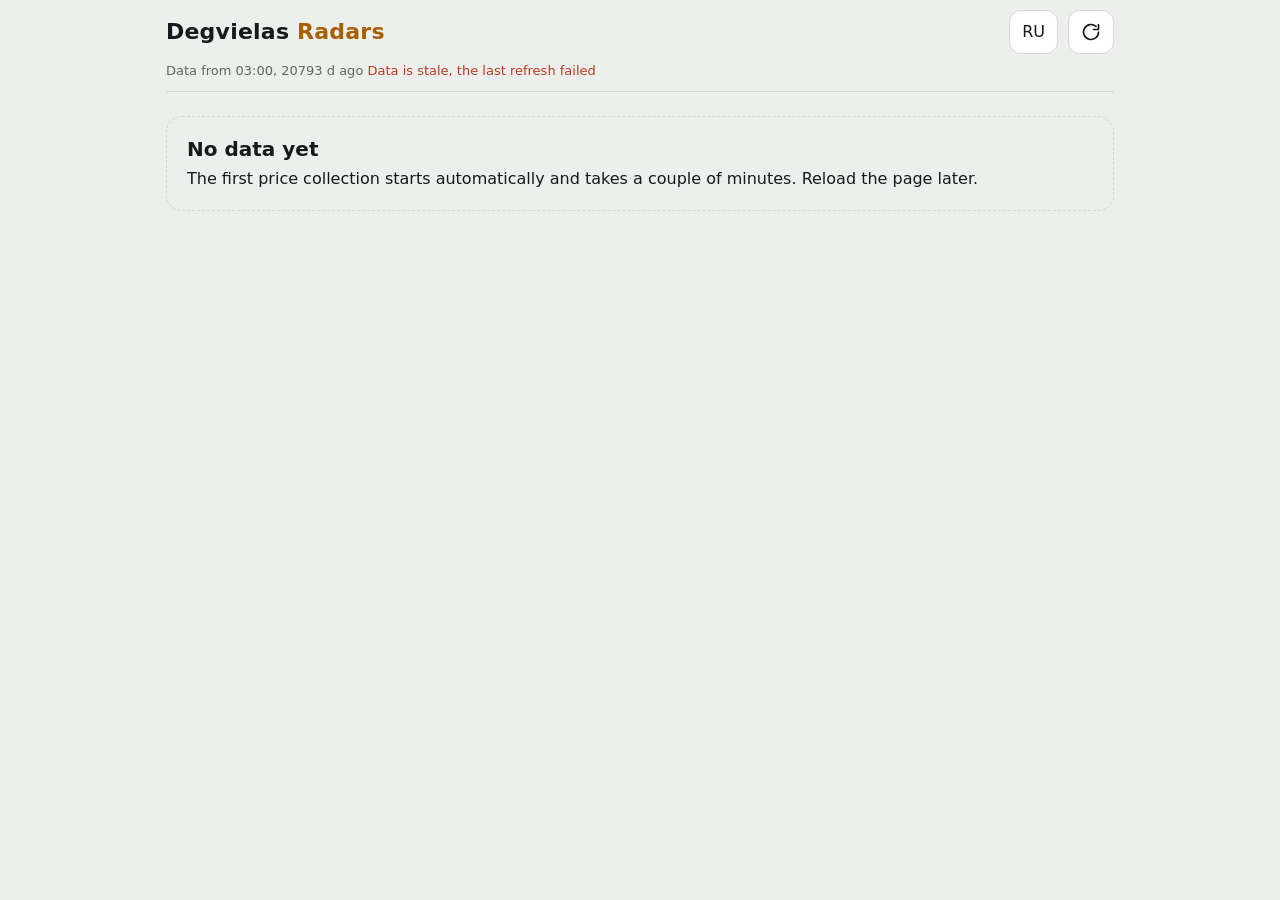
==== index.html @ 9e31325e "Add Degvielas Radars: fuel price PWA, scraper and Pages workflow Co-Authored-By: Claude Sonnet 5.5 <" ====
<!doctype html>
<html lang="ru">
<head>
<meta charset="utf-8">
<meta name="viewport" content="width=device-width, initial-scale=1, viewport-fit=cover">
<title>Degvielas Radars</title>
<meta name="description" content="Самое дешёвое топливо в Латвии прямо сейчас: цены по станциям, сетям и районам Риги.">
<meta name="theme-color" content="#16181a" media="(prefers-color-scheme: dark)">
<meta name="theme-color" content="#edefec" media="(prefers-color-scheme: light)">
<link rel="manifest" href="manifest.webmanifest">
<link rel="icon" href="icons/icon.svg" type="image/svg+xml">
<link rel="apple-touch-icon" href="icons/icon-192.png">
<link rel="stylesheet" href="style.css">
</head>
<body>
<div id="app" aria-live="polite"></div>
<noscript>Для работы приложения нужен JavaScript.</noscript>
<script src="app.js"></script>
</body>
</html>
---- style.css ----
/* Degvielas Radars. Asphalt at night, sodium-lamp amber, price-pylon digits. */
:root {
  color-scheme: dark light;
  --bg: #16181a;
  --panel: #1e2123;
  --line: #2f3336;
  --ink: #eceee9;
  --mute: #9aa19c;
  --amber: #f5a524;
  --good: #5bc27a;
  --bad: #ee7458;
  --pylon: #101214;
  --pylon-ink: #ffb32b;
  --pylon-mute: #a8adab;
  --num: "Bahnschrift", "DIN Condensed", "sans-serif-condensed", "Roboto Condensed", "Arial Narrow", system-ui, sans-serif;
  --body: system-ui, -apple-system, "Segoe UI", Roboto, sans-serif;
}
@media (prefers-color-scheme: light) {
  :root {
    --bg: #edefec;
    --panel: #ffffff;
    --line: #d4d9d4;
    --ink: #161a1c;
    --mute: #5c6560;
    --amber: #a85f00;
    --good: #23783f;
    --bad: #b8391f;
  }
}
* { box-sizing: border-box; }
html { -webkit-text-size-adjust: 100%; }
body {
  margin: 0;
  background: var(--bg);
  color: var(--ink);
  font: 16px/1.45 var(--body);
  padding-bottom: env(safe-area-inset-bottom);
}
button, select, input { font: inherit; color: inherit; }
button { cursor: pointer; }
:focus-visible { outline: 3px solid var(--amber); outline-offset: 2px; border-radius: 6px; }
a { color: inherit; }

.wrap { max-width: 620px; margin: 0 auto; padding: 0 16px 48px; }
.top {
  position: sticky; top: 0; z-index: 5;
  background: color-mix(in srgb, var(--bg) 92%, transparent);
  backdrop-filter: blur(10px);
  border-bottom: 1px solid var(--line);
  padding: calc(10px + env(safe-area-inset-top)) 0 10px;
}
.top-row { display: flex; align-items: center; gap: 10px; }
.brand { font: 700 22px/1 var(--num); letter-spacing: .01em; flex: 1; margin: 0; }
.brand span { color: var(--amber); }
.icon-btn {
  min-width: 44px; height: 44px; padding: 0 12px;
  border: 1px solid var(--line); border-radius: 12px; background: var(--panel);
  display: inline-flex; align-items: center; justify-content: center; gap: 6px;
}
.icon-btn[aria-busy="true"] svg { animation: spin 1s linear infinite; }
@keyframes spin { to { transform: rotate(360deg); } }
.meta { margin: 8px 0 0; color: var(--mute); font-size: 13px; }
.meta .stale { color: var(--bad); }

.picker { display: flex; gap: 8px; margin: 12px 0 0; }
.picker select {
  flex: 1; min-height: 44px; padding: 0 12px;
  border: 1px solid var(--line); border-radius: 12px; background: var(--panel);
}
.chips, .fuels { display: flex; gap: 8px; overflow-x: auto; scrollbar-width: none; padding: 2px 0; }
.chips::-webkit-scrollbar, .fuels::-webkit-scrollbar { display: none; }
.chips { margin-top: 10px; }
.chip {
  flex: none; min-height: 40px; padding: 0 14px; border-radius: 999px;
  border: 1px solid var(--line); background: transparent; color: var(--ink);
}
.chip[aria-pressed="true"] { background: var(--ink); color: var(--bg); border-color: var(--ink); }
.chip small { opacity: .6; margin-left: 4px; }

.fuels { margin: 14px 0 0; }
.fuel {
  flex: 1 0 auto; min-height: 46px; padding: 0 16px; border-radius: 12px;
  border: 1px solid var(--line); background: var(--panel);
  font: 700 18px/1 var(--num);
}
.fuel[aria-pressed="true"] { background: var(--amber); border-color: var(--amber); color: #1a1204; }

.seg { display: flex; margin: 14px 0 0; border: 1px solid var(--line); border-radius: 12px; overflow: hidden; background: var(--panel); }
.seg button { flex: 1; min-height: 44px; border: 0; background: transparent; padding: 0 8px; }
.seg button + button { border-left: 1px solid var(--line); }
.seg button[aria-pressed="true"] { background: var(--ink); color: var(--bg); }

/* The pylon: the one loud element. */
.pylon {
  margin-top: 16px; padding: 18px 18px 16px; border-radius: 18px;
  background: var(--pylon); color: var(--pylon-ink);
  border: 1px solid #2a2d30;
}
.pylon .where { color: #f1f2ee; font-size: 17px; font-weight: 600; margin: 0; }
.pylon .addr { color: var(--pylon-mute); font-size: 14px; margin: 2px 0 0; }
.price-line { display: flex; align-items: flex-start; gap: 10px; margin: 6px 0 4px; }
.pylon-price { font: 700 clamp(84px, 26vw, 128px)/.95 var(--num); letter-spacing: -.01em; font-variant-numeric: tabular-nums; }
.pylon-price sup { font-size: .5em; vertical-align: top; position: relative; top: .06em; margin-left: .03em; }
.price-side { padding-top: 14px; color: var(--pylon-mute); font: 600 15px/1.25 var(--num); }
.price-side b { display: block; color: #f1f2ee; font-size: 22px; }
.tag { display: inline-block; padding: 3px 9px; border-radius: 999px; font-size: 13px; border: 1px solid #3a3e41; color: #d6d9d5; }
.tag.warn { border-color: #7a5a12; color: #f3cf74; }
.tag.good { border-color: #2c6b43; color: #8ee0a8; }
.delta { margin: 8px 0 0; font-size: 14px; color: var(--pylon-mute); }
.delta .down { color: #7be29b; font-weight: 700; }
.delta .up { color: #ff8b73; font-weight: 700; }
.actions { display: flex; gap: 8px; margin-top: 14px; }
.btn {
  flex: 1; min-height: 48px; border-radius: 12px; border: 0; text-decoration: none;
  display: inline-flex; align-items: center; justify-content: center; font-weight: 700;
  background: var(--pylon-ink); color: #1a1204;
}
.btn.ghost { background: transparent; color: #f1f2ee; border: 1px solid #3a3e41; }
.hint { margin: 12px 0 0; font-size: 14px; color: var(--pylon-mute); }
.hint button { background: none; border: 0; padding: 0; color: var(--pylon-ink); text-decoration: underline; }

h2 { font: 700 22px/1.1 var(--num); margin: 30px 0 4px; }
.sub { margin: 0 0 12px; color: var(--mute); font-size: 14px; }

.calc { display: grid; grid-template-columns: 1fr 1fr; gap: 10px; }
.field label { display: block; font-size: 13px; color: var(--mute); margin-bottom: 4px; }
.field input {
  width: 100%; min-height: 46px; padding: 0 12px; border-radius: 12px;
  border: 1px solid var(--line); background: var(--panel);
}
.toggle { grid-column: 1 / -1; display: flex; align-items: center; gap: 10px; min-height: 44px; }
.toggle input { width: 22px; height: 22px; accent-color: var(--amber); }
.sum { grid-column: 1 / -1; margin: 4px 0 0; padding: 14px; border-radius: 14px; background: var(--panel); border: 1px solid var(--line); }
.sum strong { font: 700 30px/1 var(--num); }
.sum p { margin: 6px 0 0; color: var(--mute); font-size: 14px; }
.sum .save { color: var(--good); font-weight: 600; }

.list { list-style: none; margin: 0; padding: 0; border-top: 1px solid var(--line); }
.row { display: grid; grid-template-columns: 28px 1fr auto; gap: 4px 12px; align-items: center; padding: 12px 0; border-bottom: 1px solid var(--line); }
.rank { font: 700 18px/1 var(--num); color: var(--mute); text-align: right; }
.who { min-width: 0; }
.who b { display: flex; align-items: center; gap: 8px; font-weight: 600; }
.dot { width: 10px; height: 10px; border-radius: 50%; flex: none; }
.who span { display: block; color: var(--mute); font-size: 14px; overflow-wrap: anywhere; }
.who .note { font-size: 13px; }
.who .note.warn { color: #c98a00; }
@media (prefers-color-scheme: dark) { .who .note.warn { color: #e2b94a; } }
.rp { text-align: right; }
.rp b { display: block; font: 700 26px/1 var(--num); font-variant-numeric: tabular-nums; }
.rp b sup { font-size: .55em; }
.rp a { display: inline-block; margin-top: 6px; font-size: 13px; color: var(--amber); }
.more { width: 100%; margin-top: 12px; min-height: 46px; border-radius: 12px; border: 1px solid var(--line); background: var(--panel); }

.bars { display: grid; gap: 10px; }
.bar { display: grid; grid-template-columns: 116px 1fr 58px; gap: 10px; align-items: center; }
.bar button { text-align: left; background: none; border: 0; padding: 6px 0; font-weight: 600; display: flex; align-items: center; gap: 8px; }
.track { height: 12px; border-radius: 6px; background: var(--line); overflow: hidden; }
.fill { height: 100%; border-radius: 6px; }
.bar em { font: 700 18px/1 var(--num); font-style: normal; font-variant-numeric: tabular-nums; }
.bar small { display: block; color: var(--mute); font-size: 12px; text-align: right; }

.chart { width: 100%; height: auto; display: block; }
.chart text { fill: var(--mute); font: 12px var(--body); }
.legend { display: flex; gap: 16px; font-size: 13px; color: var(--mute); margin-top: 6px; }
.legend i { display: inline-block; width: 14px; height: 3px; border-radius: 2px; margin-right: 6px; vertical-align: middle; }

.oil { display: grid; grid-template-columns: 1fr 1fr; gap: 10px; }
.oil > div { padding: 14px; border: 1px solid var(--line); border-radius: 14px; background: var(--panel); }
.oil b { display: block; font: 700 28px/1 var(--num); margin: 4px 0; }
.oil small { color: var(--mute); }
.oil .up { color: var(--bad); } .oil .down { color: var(--good); }

.empty { margin-top: 24px; padding: 20px; border: 1px dashed var(--line); border-radius: 16px; }
.empty b { display: block; font: 700 20px/1.2 var(--num); margin-bottom: 6px; }
.foot { margin-top: 34px; color: var(--mute); font-size: 13px; }
.foot p { margin: 0 0 8px; }
.foot button { background: none; border: 0; padding: 0; color: var(--amber); text-decoration: underline; }

@media (min-width: 900px) {
  .wrap { max-width: 980px; display: grid; grid-template-columns: 420px 1fr; column-gap: 36px; align-items: start; }
  .top, .foot { grid-column: 1 / -1; }
  .left { position: sticky; top: 130px; }
}
@media (prefers-reduced-motion: reduce) { * { animation: none !important; transition: none !important; } }
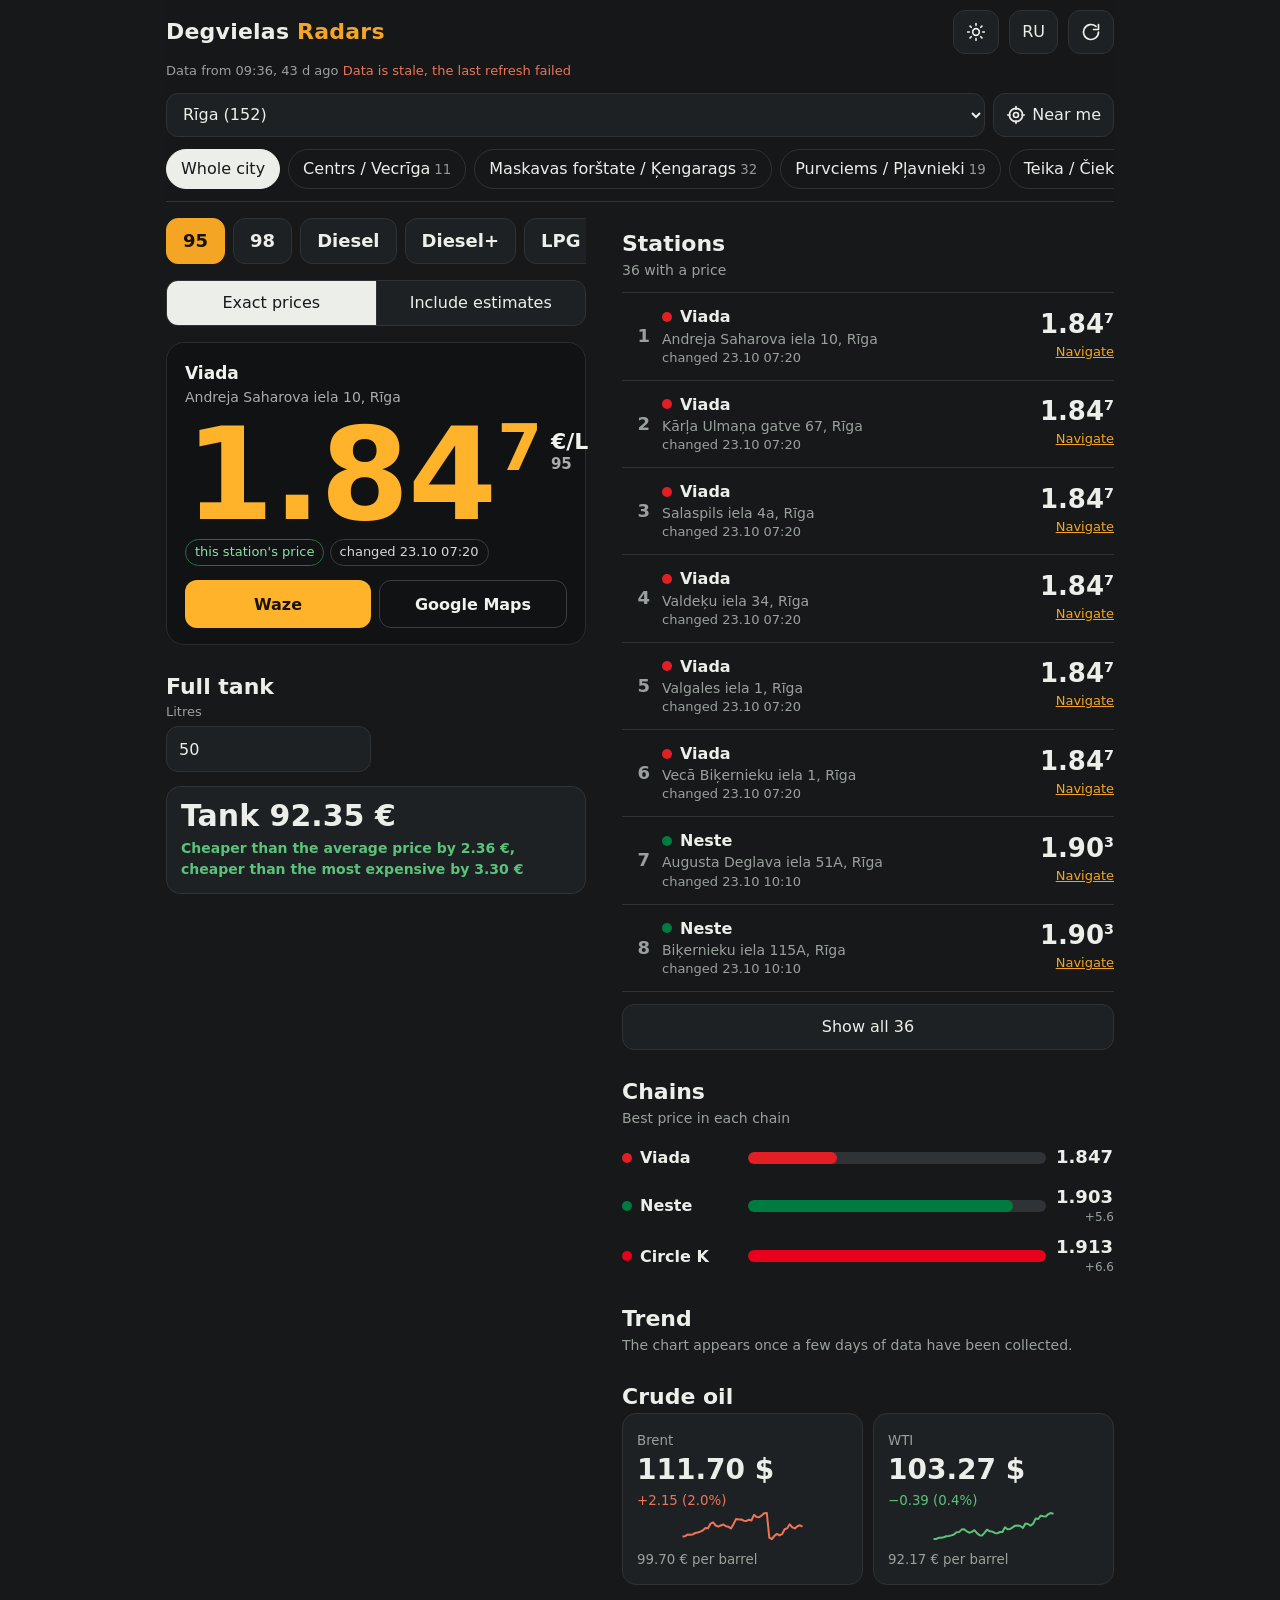
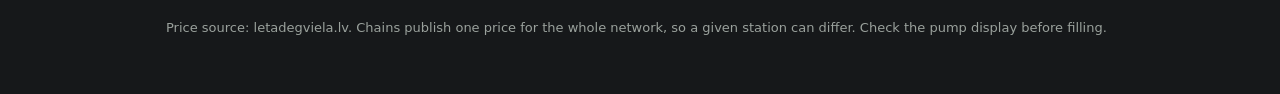
==== commit b082fbdd: "Open in the dark theme by default, add a light/dark switch Co-Authored-By: Claude Sonnet 5.5 <norepl" ====
--- a/index.html
+++ b/index.html
@@ -1,12 +1,12 @@
 <!doctype html>
-<html lang="ru">
+<html lang="ru" data-theme="dark">
 <head>
 <meta charset="utf-8">
 <meta name="viewport" content="width=device-width, initial-scale=1, viewport-fit=cover">
 <title>Degvielas Radars</title>
 <meta name="description" content="Самое дешёвое топливо в Латвии прямо сейчас: цены по станциям, сетям и районам Риги.">
-<meta name="theme-color" content="#16181a" media="(prefers-color-scheme: dark)">
-<meta name="theme-color" content="#edefec" media="(prefers-color-scheme: light)">
+<meta name="theme-color" content="#16181a">
+<script>try{if(JSON.parse(localStorage.getItem("dr.theme"))==="light"){document.documentElement.dataset.theme="light";document.querySelector('meta[name="theme-color"]').content="#edefec"}}catch(e){}</script>
 <link rel="manifest" href="manifest.webmanifest">
 <link rel="icon" href="icons/icon.svg" type="image/svg+xml">
 <link rel="apple-touch-icon" href="icons/icon-192.png">
--- a/style.css
+++ b/style.css
@@ -1,6 +1,6 @@
 /* Degvielas Radars. Asphalt at night, sodium-lamp amber, price-pylon digits. */
 :root {
-  color-scheme: dark light;
+  color-scheme: dark;
   --bg: #16181a;
   --panel: #1e2123;
   --line: #2f3336;
@@ -15,17 +15,16 @@
   --num: "Bahnschrift", "DIN Condensed", "sans-serif-condensed", "Roboto Condensed", "Arial Narrow", system-ui, sans-serif;
   --body: system-ui, -apple-system, "Segoe UI", Roboto, sans-serif;
 }
-@media (prefers-color-scheme: light) {
-  :root {
-    --bg: #edefec;
-    --panel: #ffffff;
-    --line: #d4d9d4;
-    --ink: #161a1c;
-    --mute: #5c6560;
-    --amber: #a85f00;
-    --good: #23783f;
-    --bad: #b8391f;
-  }
+:root[data-theme="light"] {
+  color-scheme: light;
+  --bg: #edefec;
+  --panel: #ffffff;
+  --line: #d4d9d4;
+  --ink: #161a1c;
+  --mute: #5c6560;
+  --amber: #a85f00;
+  --good: #23783f;
+  --bad: #b8391f;
 }
 * { box-sizing: border-box; }
 html { -webkit-text-size-adjust: 100%; }
@@ -143,8 +142,8 @@
 .dot { width: 10px; height: 10px; border-radius: 50%; flex: none; }
 .who span { display: block; color: var(--mute); font-size: 14px; overflow-wrap: anywhere; }
 .who .note { font-size: 13px; }
-.who .note.warn { color: #c98a00; }
-@media (prefers-color-scheme: dark) { .who .note.warn { color: #e2b94a; } }
+.who .note.warn { color: #e2b94a; }
+:root[data-theme="light"] .who .note.warn { color: #c98a00; }
 .rp { text-align: right; }
 .rp b { display: block; font: 700 26px/1 var(--num); font-variant-numeric: tabular-nums; }
 .rp b sup { font-size: .55em; }
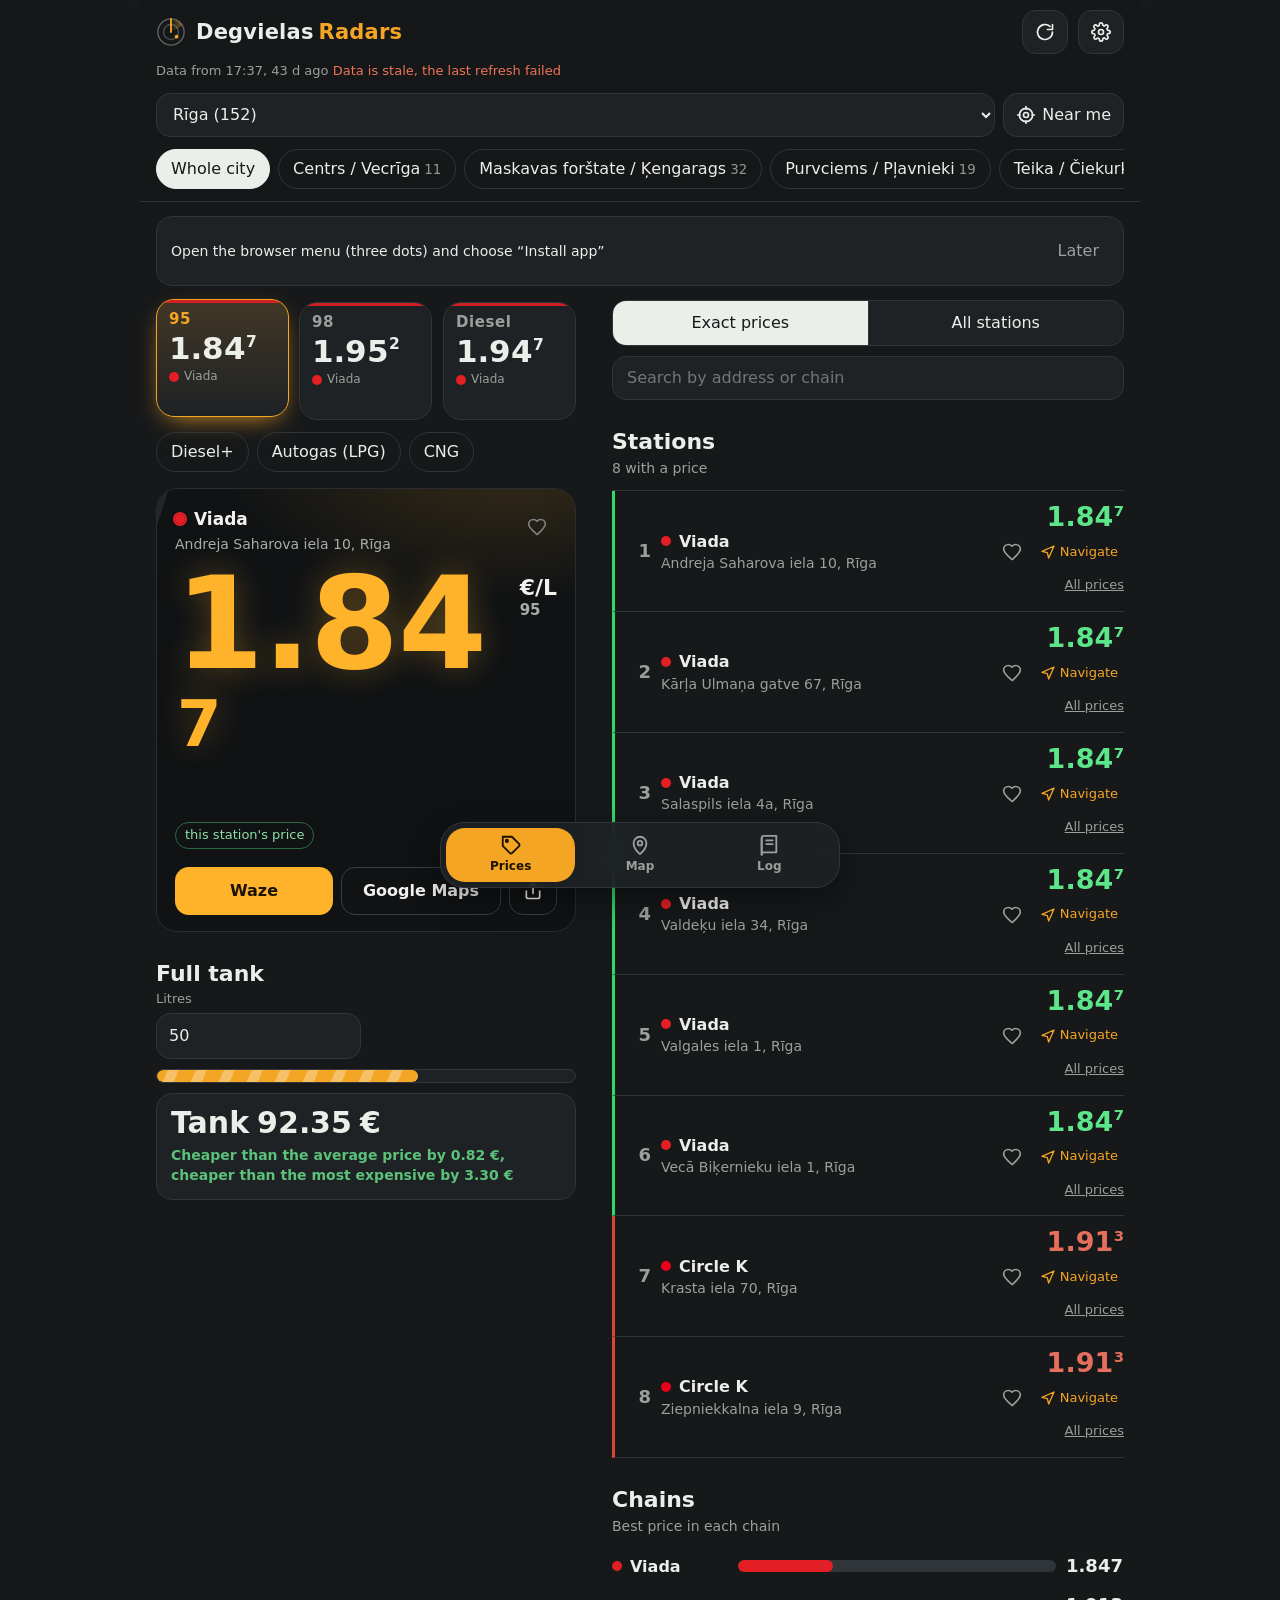
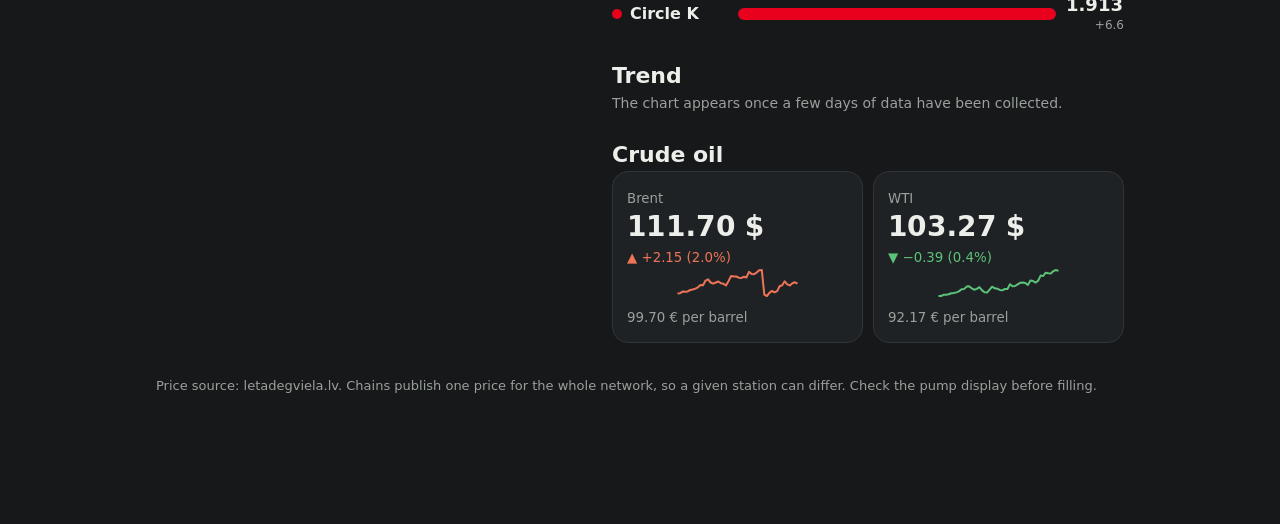
==== commit 156d0620: "Redesign preview: price board, map, favourites, discounts, fill-up log, animations Co-Authored-By: C" ====
--- a/index.html
+++ b/index.html
@@ -15,6 +15,7 @@
 <body>
 <div id="app" aria-live="polite"></div>
 <noscript>Для работы приложения нужен JavaScript.</noscript>
+<script src="map.js"></script>
 <script src="app.js"></script>
 </body>
 </html>
--- a/style.css
+++ b/style.css
@@ -2,60 +2,84 @@
 :root {
   color-scheme: dark;
   --bg: #16181a;
-  --panel: #1e2123;
-  --line: #2f3336;
+  --panel: #1f2225;
+  --panel2: #262a2d;
+  --line: #30353a;
   --ink: #eceee9;
   --mute: #9aa19c;
   --amber: #f5a524;
   --good: #5bc27a;
   --bad: #ee7458;
+  --pink: #ff5d73;
   --pylon: #101214;
   --pylon-ink: #ffb32b;
   --pylon-mute: #a8adab;
+  --hl: 63%;
+  --glow: rgba(245, 165, 36, .13);
   --num: "Bahnschrift", "DIN Condensed", "sans-serif-condensed", "Roboto Condensed", "Arial Narrow", system-ui, sans-serif;
   --body: system-ui, -apple-system, "Segoe UI", Roboto, sans-serif;
+  --ease: cubic-bezier(.16, 1, .3, 1);
 }
 :root[data-theme="light"] {
   color-scheme: light;
   --bg: #edefec;
   --panel: #ffffff;
+  --panel2: #f4f6f3;
   --line: #d4d9d4;
   --ink: #161a1c;
   --mute: #5c6560;
   --amber: #a85f00;
   --good: #23783f;
   --bad: #b8391f;
-}
-* { box-sizing: border-box; }
+  --pink: #d92f4c;
+  --hl: 36%;
+  --glow: rgba(245, 165, 36, .18);
+}
+* { box-sizing: border-box; -webkit-tap-highlight-color: transparent; }
 html { -webkit-text-size-adjust: 100%; }
 body {
   margin: 0;
   background: var(--bg);
   color: var(--ink);
   font: 16px/1.45 var(--body);
-  padding-bottom: env(safe-area-inset-bottom);
-}
+  min-height: 100dvh;
+}
+body::before {
+  content: ""; position: fixed; inset: 0; z-index: -1; pointer-events: none;
+  background: radial-gradient(900px 420px at 50% -140px, var(--glow), transparent 70%);
+}
+body.noscroll { overflow: hidden; }
 button, select, input { font: inherit; color: inherit; }
 button { cursor: pointer; }
 :focus-visible { outline: 3px solid var(--amber); outline-offset: 2px; border-radius: 6px; }
 a { color: inherit; }
-
-.wrap { max-width: 620px; margin: 0 auto; padding: 0 16px 48px; }
+button:active:not(:disabled), .btn:active { transform: scale(.96); }
+button, .btn { transition: transform .15s var(--ease), background-color .2s, color .2s, border-color .2s, box-shadow .2s; }
+
+.wrap { max-width: 620px; margin: 0 auto; padding: 0 16px calc(120px + env(safe-area-inset-bottom)); }
+.wrap.v-map { max-width: 900px; }
 .top {
   position: sticky; top: 0; z-index: 5;
-  background: color-mix(in srgb, var(--bg) 92%, transparent);
-  backdrop-filter: blur(10px);
+  background: color-mix(in srgb, var(--bg) 90%, transparent);
+  backdrop-filter: blur(12px); -webkit-backdrop-filter: blur(12px);
   border-bottom: 1px solid var(--line);
-  padding: calc(10px + env(safe-area-inset-top)) 0 10px;
+  padding: calc(10px + env(safe-area-inset-top)) 16px 10px; margin: 0 -16px;
 }
 .top-row { display: flex; align-items: center; gap: 10px; }
-.brand { font: 700 22px/1 var(--num); letter-spacing: .01em; flex: 1; margin: 0; }
+.radar { color: var(--ink); flex: none; }
+.radar .sweep { transform-origin: 16px 16px; animation: spin 3.2s linear infinite; }
+.radar .blip { animation: blip 3.2s ease-out infinite; }
+@keyframes blip { 0%, 55% { opacity: 0; r: 1; } 62% { opacity: 1; r: 2.4; } 100% { opacity: 0; r: 3.2; } }
+.brand { font: 700 21px/1 var(--num); letter-spacing: .01em; flex: 1; margin: 0; white-space: nowrap; display: flex; align-items: baseline; gap: 5px; overflow: hidden; }
 .brand span { color: var(--amber); }
+.beta { font: 700 10px/1 var(--body); font-style: normal; text-transform: uppercase; letter-spacing: .06em; background: var(--amber); color: #1a1204; padding: 3px 6px; border-radius: 6px; align-self: center; animation: shine 3s ease-in-out infinite; }
 .icon-btn {
   min-width: 44px; height: 44px; padding: 0 12px;
-  border: 1px solid var(--line); border-radius: 12px; background: var(--panel);
+  border: 1px solid var(--line); border-radius: 14px; background: var(--panel);
   display: inline-flex; align-items: center; justify-content: center; gap: 6px;
 }
+.icon-btn.sm { min-width: 38px; height: 38px; padding: 0 8px; border-radius: 12px; }
+.icon-btn.on { color: var(--amber); border-color: var(--amber); }
 .icon-btn[aria-busy="true"] svg { animation: spin 1s linear infinite; }
 @keyframes spin { to { transform: rotate(360deg); } }
 .meta { margin: 8px 0 0; color: var(--mute); font-size: 13px; }
@@ -64,7 +88,7 @@
 .picker { display: flex; gap: 8px; margin: 12px 0 0; }
 .picker select {
   flex: 1; min-height: 44px; padding: 0 12px;
-  border: 1px solid var(--line); border-radius: 12px; background: var(--panel);
+  border: 1px solid var(--line); border-radius: 14px; background: var(--panel);
 }
 .chips, .fuels { display: flex; gap: 8px; overflow-x: auto; scrollbar-width: none; padding: 2px 0; }
 .chips::-webkit-scrollbar, .fuels::-webkit-scrollbar { display: none; }
@@ -75,109 +99,343 @@
 }
 .chip[aria-pressed="true"] { background: var(--ink); color: var(--bg); border-color: var(--ink); }
 .chip small { opacity: .6; margin-left: 4px; }
+.chip.wide { grid-column: 1 / -1; }
 
 .fuels { margin: 14px 0 0; }
 .fuel {
-  flex: 1 0 auto; min-height: 46px; padding: 0 16px; border-radius: 12px;
+  flex: 1 0 auto; min-height: 46px; padding: 0 16px; border-radius: 14px;
   border: 1px solid var(--line); background: var(--panel);
   font: 700 18px/1 var(--num);
 }
 .fuel[aria-pressed="true"] { background: var(--amber); border-color: var(--amber); color: #1a1204; }
 
-.seg { display: flex; margin: 14px 0 0; border: 1px solid var(--line); border-radius: 12px; overflow: hidden; background: var(--panel); }
-.seg button { flex: 1; min-height: 44px; border: 0; background: transparent; padding: 0 8px; }
+.seg { display: flex; margin: 14px 0 0; border: 1px solid var(--line); border-radius: 14px; overflow: hidden; background: var(--panel); }
+.seg button { flex: 1; min-height: 44px; border: 0; background: transparent; padding: 0 8px; border-radius: 0; }
 .seg button + button { border-left: 1px solid var(--line); }
 .seg button[aria-pressed="true"] { background: var(--ink); color: var(--bg); }
+.seg.slim { margin-top: 10px; }
+.seg.slim button { min-height: 38px; }
+.seg.inline { margin: 0; }
+.seg.inline button { min-height: 38px; padding: 0 16px; }
+
+/* Digit roll (slot-machine counters) */
+.roll { display: inline-flex; vertical-align: top; }
+.roll > span { display: inline-flex; }
+.dg { display: inline-block; height: 1em; overflow: hidden; line-height: 1; font-variant-numeric: tabular-nums; }
+.col { display: block; transition: transform 1.1s var(--ease); transition-delay: calc(var(--k, 0) * 75ms); will-change: transform; }
+.col i { display: block; height: 1em; line-height: 1; font-style: normal; }
+.ch { display: inline-block; height: 1em; line-height: 1; }
+sup { font-size: .5em; vertical-align: top; position: relative; top: .06em; margin-left: .03em; line-height: 1; }
+
+/* Board of three prices */
+.tiles { display: grid; grid-template-columns: repeat(3, 1fr); gap: 10px; margin-top: 16px; perspective: 800px; }
+.tile {
+  position: relative; text-align: left; padding: 12px 12px 10px; border-radius: 18px; overflow: hidden;
+  border: 1px solid var(--line); background: var(--panel);
+  display: flex; flex-direction: column; gap: 4px; min-height: 118px;
+}
+.tile::before { content: ""; position: absolute; left: 0; right: 0; top: 0; height: 3px; background: var(--c, var(--line)); opacity: .9; }
+.tile .tf { font: 700 15px/1 var(--num); color: var(--mute); letter-spacing: .04em; }
+.tile .tp { font: 700 31px/1 var(--num); margin-top: 2px; }
+.tile .tc { font-size: 12px; color: var(--mute); display: flex; align-items: center; gap: 5px; white-space: nowrap; overflow: hidden; text-overflow: ellipsis; }
+.tile .td { font: 700 13px/1 var(--num); margin-top: auto; min-height: 13px; color: var(--mute); }
+.td.down { color: var(--good); } .td.up { color: var(--bad); }
+.tile.sel { border-color: var(--amber); background: linear-gradient(180deg, color-mix(in srgb, var(--amber) 16%, var(--panel)), var(--panel)); box-shadow: 0 8px 26px -10px var(--amber); transform: translateY(-3px); }
+.tile.sel .tf { color: var(--amber); }
+.tile.off { opacity: .5; }
+.dot { width: 10px; height: 10px; border-radius: 50%; flex: none; display: inline-block; }
+.board .chips { margin-top: 10px; }
+
+.tile.sk, .sk-hero { background: linear-gradient(100deg, var(--panel) 30%, var(--panel2) 50%, var(--panel) 70%); background-size: 220% 100%; animation: shimmer 1.3s linear infinite; border: 1px solid var(--line); }
+.sk-hero { height: 220px; margin-top: 16px; border-radius: 18px; }
+@keyframes shimmer { to { background-position: -120% 0; } }
 
 /* The pylon: the one loud element. */
 .pylon {
-  margin-top: 16px; padding: 18px 18px 16px; border-radius: 18px;
-  background: var(--pylon); color: var(--pylon-ink);
-  border: 1px solid #2a2d30;
-}
-.pylon .where { color: #f1f2ee; font-size: 17px; font-weight: 600; margin: 0; }
+  position: relative; overflow: hidden;
+  margin-top: 14px; padding: 18px 18px 16px; border-radius: 22px;
+  background: radial-gradient(420px 200px at 85% -30px, rgba(255, 179, 43, .16), transparent 70%), var(--pylon);
+  color: var(--pylon-ink); border: 1px solid #2a2d30;
+}
+.pylon::after { content: ""; position: absolute; top: 0; bottom: 0; width: 60px; left: -120px; background: linear-gradient(100deg, transparent, rgba(255, 255, 255, .09), transparent); transform: skewX(-18deg); pointer-events: none; }
+.enter .pylon::after { animation: sweep 1.6s ease-out .5s 1; }
+@keyframes sweep { to { left: 120%; } }
+.p-top { display: flex; align-items: flex-start; justify-content: space-between; gap: 8px; }
+.pylon .where { color: #f1f2ee; font-size: 17px; font-weight: 600; margin: 0; display: flex; align-items: center; }
 .pylon .addr { color: var(--pylon-mute); font-size: 14px; margin: 2px 0 0; }
-.price-line { display: flex; align-items: flex-start; gap: 10px; margin: 6px 0 4px; }
-.pylon-price { font: 700 clamp(84px, 26vw, 128px)/.95 var(--num); letter-spacing: -.01em; font-variant-numeric: tabular-nums; }
-.pylon-price sup { font-size: .5em; vertical-align: top; position: relative; top: .06em; margin-left: .03em; }
+.ping { display: inline-block; width: 10px; height: 10px; border-radius: 50%; background: var(--c); margin-right: 9px; position: relative; flex: none; }
+.ping::after { content: ""; position: absolute; inset: -2px; border-radius: 50%; border: 2px solid var(--c); animation: ping 1.9s ease-out infinite; }
+@keyframes ping { 0% { transform: scale(.6); opacity: .9; } 100% { transform: scale(2.6); opacity: 0; } }
+.price-line { display: flex; align-items: flex-start; gap: 10px; margin: 6px 0 6px; }
+.pylon-price { font: 700 clamp(84px, 26vw, 128px)/1 var(--num); letter-spacing: -.01em; filter: drop-shadow(0 0 16px rgba(255, 179, 43, .3)); }
 .price-side { padding-top: 14px; color: var(--pylon-mute); font: 600 15px/1.25 var(--num); }
 .price-side b { display: block; color: #f1f2ee; font-size: 22px; }
-.tag { display: inline-block; padding: 3px 9px; border-radius: 999px; font-size: 13px; border: 1px solid #3a3e41; color: #d6d9d5; }
+.tag { display: inline-block; padding: 3px 9px; border-radius: 999px; font-size: 13px; border: 1px solid #3a3e41; color: #d6d9d5; margin: 0 4px 4px 0; }
+:root[data-theme="light"] .mpop .tag, :root[data-theme="light"] .mpop .tag.good { color: var(--ink); }
 .tag.warn { border-color: #7a5a12; color: #f3cf74; }
 .tag.good { border-color: #2c6b43; color: #8ee0a8; }
+:root[data-theme="light"] .mpop .tag.good { color: var(--good); }
+.tag.low { border-color: #8a6a10; color: #1a1204; background: linear-gradient(100deg, #ffcf5c 20%, #fff2c2 50%, #ffcf5c 80%); background-size: 220% 100%; animation: shimmer 2.4s linear infinite; font-weight: 700; }
 .delta { margin: 8px 0 0; font-size: 14px; color: var(--pylon-mute); }
 .delta .down { color: #7be29b; font-weight: 700; }
 .delta .up { color: #ff8b73; font-weight: 700; }
 .actions { display: flex; gap: 8px; margin-top: 14px; }
 .btn {
-  flex: 1; min-height: 48px; border-radius: 12px; border: 0; text-decoration: none;
+  flex: 1; min-height: 48px; border-radius: 14px; border: 0; text-decoration: none;
   display: inline-flex; align-items: center; justify-content: center; font-weight: 700;
   background: var(--pylon-ink); color: #1a1204;
 }
+.mpop .btn { background: var(--amber); }
 .btn.ghost { background: transparent; color: #f1f2ee; border: 1px solid #3a3e41; }
+.mpop .btn.ghost { color: var(--ink); border-color: var(--line); }
+.btn.sq { flex: none; width: 48px; padding: 0; }
+.btn.wide { grid-column: 1 / -1; }
 .hint { margin: 12px 0 0; font-size: 14px; color: var(--pylon-mute); }
 .hint button { background: none; border: 0; padding: 0; color: var(--pylon-ink); text-decoration: underline; }
 
+.heart { flex: none; width: 40px; height: 40px; border: 0; background: transparent; color: var(--mute); display: inline-flex; align-items: center; justify-content: center; position: relative; border-radius: 50%; }
+.heart.on-dark { color: #7d8280; }
+.heart .hs { overflow: visible; }
+.heart[aria-pressed="true"] { color: var(--pink); }
+.heart[aria-pressed="true"] .hs path { fill: currentColor; }
+.heart.pop svg { animation: heartPop .65s var(--ease); }
+.heart.pop::after { content: ""; position: absolute; inset: 6px; border-radius: 50%; border: 2px solid var(--pink); animation: burst .6s ease-out forwards; }
+@keyframes heartPop { 0% { transform: scale(.4); } 45% { transform: scale(1.5) rotate(-8deg); } 100% { transform: scale(1); } }
+@keyframes burst { to { transform: scale(2.4); opacity: 0; } }
+
+.install {
+  grid-column: 1 / -1; display: flex; align-items: center; gap: 10px; flex-wrap: wrap;
+  margin-top: 14px; padding: 12px 14px; border: 1px solid var(--line); border-radius: 16px; background: var(--panel);
+}
+.install p { flex: 1 1 200px; margin: 0; font-size: 14px; }
+.btn-install { min-height: 44px; padding: 0 20px; border: 0; border-radius: 14px; background: var(--amber); color: #1a1204; font-weight: 700; }
+.install-later { min-height: 44px; padding: 0 10px; border: 0; background: none; color: var(--mute); }
+
 h2 { font: 700 22px/1.1 var(--num); margin: 30px 0 4px; }
+h3 { font: 700 18px/1.1 var(--num); margin: 22px 0 4px; }
 .sub { margin: 0 0 12px; color: var(--mute); font-size: 14px; }
 
 .calc { display: grid; grid-template-columns: 1fr 1fr; gap: 10px; }
 .field label { display: block; font-size: 13px; color: var(--mute); margin-bottom: 4px; }
 .field input {
-  width: 100%; min-height: 46px; padding: 0 12px; border-radius: 12px;
+  width: 100%; min-height: 46px; padding: 0 12px; border-radius: 14px;
   border: 1px solid var(--line); background: var(--panel);
 }
 .toggle { grid-column: 1 / -1; display: flex; align-items: center; gap: 10px; min-height: 44px; }
 .toggle input { width: 22px; height: 22px; accent-color: var(--amber); }
-.sum { grid-column: 1 / -1; margin: 4px 0 0; padding: 14px; border-radius: 14px; background: var(--panel); border: 1px solid var(--line); }
-.sum strong { font: 700 30px/1 var(--num); }
+.gauge { grid-column: 1 / -1; height: 14px; border-radius: 8px; background: var(--panel); border: 1px solid var(--line); overflow: hidden; }
+.liquid { display: block; height: 100%; width: calc(var(--f) * 100%); border-radius: 8px; background: repeating-linear-gradient(115deg, var(--amber) 0 10px, color-mix(in srgb, var(--amber) 70%, #fff) 10px 20px); background-size: 28px 100%; animation: flow 1.2s linear infinite; transition: width .6s var(--ease); }
+@keyframes flow { to { background-position: 28px 0; } }
+.sum { grid-column: 1 / -1; margin: 0; padding: 14px; border-radius: 16px; background: var(--panel); border: 1px solid var(--line); }
+.sum strong { font: 700 30px/1 var(--num); display: inline-flex; align-items: center; gap: 8px; }
 .sum p { margin: 6px 0 0; color: var(--mute); font-size: 14px; }
 .sum .save { color: var(--good); font-weight: 600; }
 
+.favrow { display: flex; gap: 10px; overflow-x: auto; scrollbar-width: none; padding: 2px 2px 8px; margin: 0 -2px; scroll-snap-type: x proximity; }
+.favrow::-webkit-scrollbar { display: none; }
+.fav { flex: none; width: 150px; text-align: left; padding: 12px; border-radius: 16px; border: 1px solid var(--line); background: var(--panel); border-top: 3px solid var(--c); display: flex; flex-direction: column; gap: 3px; scroll-snap-align: start; }
+.fav .fn { display: flex; align-items: center; gap: 6px; font-weight: 600; font-size: 14px; }
+.fav .fa { color: var(--mute); font-size: 12px; white-space: nowrap; overflow: hidden; text-overflow: ellipsis; }
+.fav .fp { font: 700 26px/1 var(--num); margin-top: 4px; }
+.fav.est { opacity: .75; }
+.fav .td { font: 700 12px/1 var(--num); }
+
 .list { list-style: none; margin: 0; padding: 0; border-top: 1px solid var(--line); }
-.row { display: grid; grid-template-columns: 28px 1fr auto; gap: 4px 12px; align-items: center; padding: 12px 0; border-bottom: 1px solid var(--line); }
+.row {
+  display: grid; grid-template-columns: 26px 1fr auto; gap: 4px 10px; align-items: center;
+  padding: 12px 0 12px 10px; border-bottom: 1px solid var(--line); border-left: 3px solid transparent;
+}
+.row.heat { border-left-color: hsl(var(--h) 70% 52%); }
+.row.est .hp { color: var(--mute); }
+.row.heat .hp { color: hsl(var(--h) 72% var(--hl)); }
 .rank { font: 700 18px/1 var(--num); color: var(--mute); text-align: right; }
 .who { min-width: 0; }
 .who b { display: flex; align-items: center; gap: 8px; font-weight: 600; }
-.dot { width: 10px; height: 10px; border-radius: 50%; flex: none; }
 .who span { display: block; color: var(--mute); font-size: 14px; overflow-wrap: anywhere; }
 .who .note { font-size: 13px; }
 .who .note.warn { color: #e2b94a; }
 :root[data-theme="light"] .who .note.warn { color: #c98a00; }
 .rp { text-align: right; }
-.rp b { display: block; font: 700 26px/1 var(--num); font-variant-numeric: tabular-nums; }
-.rp b sup { font-size: .55em; }
-.rp a { display: inline-block; margin-top: 6px; font-size: 13px; color: var(--amber); }
-.more { width: 100%; margin-top: 12px; min-height: 46px; border-radius: 12px; border: 1px solid var(--line); background: var(--panel); }
+.rp .hp { display: block; font: 700 27px/1 var(--num); font-variant-numeric: tabular-nums; }
+.rp .hp sup { font-size: .55em; }
+.was { display: block; color: var(--mute); font-size: 12px; }
+.ra { display: flex; align-items: center; justify-content: flex-end; gap: 2px; margin-top: 2px; }
+.ra a { display: inline-flex; align-items: center; gap: 4px; font-size: 13px; color: var(--amber); text-decoration: none; padding: 8px 6px; }
+.search { margin-top: 10px; }
+.search input { width: 100%; min-height: 44px; padding: 0 14px; border-radius: 14px; border: 1px solid var(--line); background: var(--panel); }
+.more-prices { display: block; margin: 0 0 0 auto; padding: 4px 0; background: none; border: 0; color: var(--mute); font-size: 13px; text-decoration: underline; }
+.detail { grid-column: 2 / -1; margin: 4px 0 2px; padding: 8px 12px; border: 1px solid var(--line); border-radius: 14px; background: var(--panel); text-align: left; }
+.detail > div { display: flex; justify-content: space-between; align-items: baseline; gap: 12px; padding: 5px 0; font-size: 14px; }
+.detail > div + div { border-top: 1px solid var(--line); }
+.detail b { font: 700 18px/1 var(--num); font-variant-numeric: tabular-nums; }
+.detail a { color: var(--amber); }
+.mpop .detail { grid-column: auto; margin-top: 8px; }
+.more { width: 100%; margin-top: 12px; min-height: 46px; border-radius: 14px; border: 1px solid var(--line); background: var(--panel); }
 
 .bars { display: grid; gap: 10px; }
 .bar { display: grid; grid-template-columns: 116px 1fr 58px; gap: 10px; align-items: center; }
 .bar button { text-align: left; background: none; border: 0; padding: 6px 0; font-weight: 600; display: flex; align-items: center; gap: 8px; }
 .track { height: 12px; border-radius: 6px; background: var(--line); overflow: hidden; }
-.fill { height: 100%; border-radius: 6px; }
+.fill { height: 100%; border-radius: 6px; transform-origin: left; }
 .bar em { font: 700 18px/1 var(--num); font-style: normal; font-variant-numeric: tabular-nums; }
 .bar small { display: block; color: var(--mute); font-size: 12px; text-align: right; }
 
-.chart { width: 100%; height: auto; display: block; }
+.chart { width: 100%; height: auto; display: block; overflow: visible; }
 .chart text { fill: var(--mute); font: 12px var(--body); }
 .legend { display: flex; gap: 16px; font-size: 13px; color: var(--mute); margin-top: 6px; }
 .legend i { display: inline-block; width: 14px; height: 3px; border-radius: 2px; margin-right: 6px; vertical-align: middle; }
+.chart .end { transform-box: fill-box; transform-origin: center; }
 
 .oil { display: grid; grid-template-columns: 1fr 1fr; gap: 10px; }
-.oil > div { padding: 14px; border: 1px solid var(--line); border-radius: 14px; background: var(--panel); }
+.oil > div { padding: 14px; border: 1px solid var(--line); border-radius: 16px; background: var(--panel); }
 .oil b { display: block; font: 700 28px/1 var(--num); margin: 4px 0; }
 .oil small { color: var(--mute); }
 .oil .up { color: var(--bad); } .oil .down { color: var(--good); }
 
-.empty { margin-top: 24px; padding: 20px; border: 1px dashed var(--line); border-radius: 16px; }
+.empty { margin-top: 24px; padding: 20px; border: 1px dashed var(--line); border-radius: 18px; }
 .empty b { display: block; font: 700 20px/1.2 var(--num); margin-bottom: 6px; }
 .foot { margin-top: 34px; color: var(--mute); font-size: 13px; }
 .foot p { margin: 0 0 8px; }
-.foot button { background: none; border: 0; padding: 0; color: var(--amber); text-decoration: underline; }
-
+
+/* Map */
+.mapbox { position: relative; height: clamp(340px, calc(100dvh - 440px), 740px); border-radius: 22px; overflow: hidden; border: 1px solid var(--line); margin-top: 12px; background: #1b1e22; isolation: isolate; }
+.mapel { position: absolute; inset: 0; isolation: isolate; z-index: 1; }
+.mm { position: absolute; inset: 0; overflow: hidden; background: #dfe2de; cursor: grab; user-select: none; -webkit-user-select: none; }
+.mm.dark { background: #1b1e22; }
+.mm:active { cursor: grabbing; }
+.mm-tiles img { position: absolute; left: 0; top: 0; opacity: 0; transition: opacity .3s; max-width: none; pointer-events: none; -webkit-user-drag: none; }
+.mm-tiles img.ok { opacity: 1; }
+.mm-marks { position: absolute; inset: 0; pointer-events: none; }
+.mk { position: absolute; left: 0; top: 0; pointer-events: auto; cursor: pointer; }
+.mk .anchor { transform: translate(-50%, -100%); }
+.mk.me .anchor { transform: translate(-50%, -50%); }
+.pin {
+  position: relative; display: inline-flex; align-items: center; gap: 5px; margin-bottom: 7px; white-space: nowrap;
+  padding: 5px 9px 5px 7px; border-radius: 999px; font: 700 13px/1 var(--num); font-variant-numeric: tabular-nums;
+  background: #14161a; color: hsl(var(--h) 85% 70%); border: 2px solid hsl(var(--h) 70% 55%);
+  box-shadow: 0 4px 12px rgba(0, 0, 0, .5); animation: pinIn .5s cubic-bezier(.2, 1.6, .4, 1) backwards;
+}
+:root[data-theme="light"] .pin { background: #fff; color: hsl(var(--h) 85% 26%); }
+.pin::after { content: ""; position: absolute; left: 50%; bottom: -7px; width: 9px; height: 9px; background: inherit; border: inherit; border-top: 0; border-left: 0; transform: translateX(-50%) rotate(45deg); }
+.pin .pdot { width: 8px; height: 8px; border-radius: 50%; background: var(--c); display: block; }
+.pin.mini { padding: 0; width: 12px; height: 12px; margin-bottom: -6px; border-width: 2px; background: hsl(var(--h) 70% 52%); box-shadow: 0 1px 4px rgba(0, 0, 0, .5); animation-duration: .3s; }
+.pin.mini::after { display: none; }
+.mk.est .pin { border-style: dashed; opacity: .85; }
+.mk.best .pin::before { content: ""; position: absolute; inset: -7px; border-radius: 999px; border: 2px solid hsl(var(--h) 80% 60%); animation: ring 1.8s ease-out infinite; }
+.mk.sel .pin { transform: scale(1.2); box-shadow: 0 0 0 3px var(--amber), 0 6px 18px rgba(0, 0, 0, .6); }
+.me-dot { display: block; width: 18px; height: 18px; border-radius: 50%; background: #3b82f6; border: 3px solid #fff; animation: mePulse 2s ease-out infinite; }
+@keyframes pinIn { from { transform: translateY(-14px) scale(.3); opacity: 0; } }
+@keyframes ring { 0% { transform: scale(.85); opacity: .9; } 100% { transform: scale(1.5); opacity: 0; } }
+@keyframes mePulse { 0% { box-shadow: 0 0 0 0 rgba(59, 130, 246, .65); } 100% { box-shadow: 0 0 0 22px rgba(59, 130, 246, 0); } }
+.mm-attr { position: absolute; right: 6px; bottom: 4px; font-size: 10px; background: rgba(0, 0, 0, .45); color: #fff; padding: 1px 6px; border-radius: 6px; pointer-events: none; z-index: 3; }
+.mm-ctl.zoom { position: absolute; right: 10px; top: 10px; display: flex; flex-direction: column; gap: 8px; z-index: 5; }
+.mm-ctl button { width: 44px; height: 44px; border-radius: 14px; border: 1px solid var(--line); background: var(--panel); display: inline-flex; align-items: center; justify-content: center; box-shadow: 0 4px 14px rgba(0, 0, 0, .3); }
+.mm-ctl button.on { color: #3b82f6; }
+.mm-empty { position: absolute; left: 14px; right: 14px; top: 14px; z-index: 4; padding: 12px 14px; border-radius: 14px; background: var(--panel); border: 1px dashed var(--line); font-size: 14px; }
+.mpop { position: absolute; left: 10px; right: 10px; bottom: 22px; z-index: 6; background: var(--panel); border: 1px solid var(--line); border-radius: 20px; padding: 12px 14px 12px; box-shadow: 0 14px 40px rgba(0, 0, 0, .45); max-height: 62%; overflow: auto; max-width: 480px; margin: 0 auto; }
+.mpop.in { animation: popUp .45s cubic-bezier(.2, 1.25, .3, 1); }
+@keyframes popUp { from { transform: translateY(40px) scale(.96); opacity: 0; } }
+.mp-head { display: flex; align-items: center; gap: 6px; }
+.mp-n { flex: 1; display: flex; align-items: center; gap: 8px; flex-wrap: wrap; }
+.mp-n .tag { margin: 0; }
+.mpop .addr { margin: 2px 0 0; color: var(--mute); font-size: 14px; }
+.mp-price { display: flex; align-items: baseline; gap: 8px; margin: 8px 0 2px; flex-wrap: wrap; }
+.mp-price .pp { font: 700 44px/1 var(--num); }
+.mp-price .u { font: 600 16px var(--num); color: var(--mute); }
+.mpop .actions { margin-top: 10px; }
+.mpop .btn { min-height: 44px; }
+
+/* Journal */
+.jstats { display: grid; grid-template-columns: repeat(3, 1fr); gap: 10px; }
+.jstats > div { padding: 12px; border: 1px solid var(--line); border-radius: 16px; background: var(--panel); display: flex; flex-direction: column; gap: 2px; }
+.jstats small { color: var(--mute); font-size: 12px; }
+.jstats b { font: 700 26px/1 var(--num); margin: 2px 0; }
+.jview .chip { margin-top: 6px; }
+.jform { display: grid; grid-template-columns: 1fr 1fr; gap: 10px; margin-top: 16px; padding: 14px; border: 1px solid var(--line); border-radius: 18px; background: var(--panel); }
+.jform .field input { background: var(--bg); }
+.jform .btn { min-height: 50px; }
+.jlist { list-style: none; margin: 18px 0 0; padding: 0; border-top: 1px solid var(--line); }
+.jrow { display: grid; grid-template-columns: 1fr auto auto; gap: 10px; align-items: center; padding: 12px 0; border-bottom: 1px solid var(--line); }
+.jrow span { display: block; color: var(--mute); font-size: 13px; }
+.jr { text-align: right; }
+.jr b { font: 700 20px/1 var(--num); display: block; }
+.jr .cons { color: var(--amber); font-weight: 600; }
+
+/* Settings sheet */
+.scrim { position: fixed; inset: 0; background: rgba(0, 0, 0, .55); z-index: 30; }
+.scrim.in { animation: fadeIn .25s ease; }
+.sheet { position: fixed; left: 0; right: 0; bottom: 0; z-index: 31; max-width: 620px; margin: 0 auto; max-height: 88dvh; overflow: auto; background: var(--panel); border: 1px solid var(--line); border-radius: 26px 26px 0 0; padding: 10px 18px calc(28px + env(safe-area-inset-bottom)); }
+.sheet.in { animation: sheetUp .45s cubic-bezier(.2, .95, .3, 1); }
+@keyframes sheetUp { from { transform: translateY(100%); } }
+.grab { width: 42px; height: 5px; border-radius: 3px; background: var(--line); margin: 0 auto 10px; }
+.sh-head { display: flex; align-items: center; justify-content: space-between; }
+.sh-head h2 { margin: 6px 0; }
+.set-row { display: flex; align-items: center; justify-content: space-between; gap: 12px; min-height: 52px; border-bottom: 1px solid var(--line); }
+.sw { appearance: none; -webkit-appearance: none; width: 50px; height: 30px; border-radius: 15px; background: var(--line); position: relative; transition: background .25s; flex: none; margin: 0; }
+.sw::after { content: ""; position: absolute; top: 3px; left: 3px; width: 24px; height: 24px; border-radius: 50%; background: #fff; transition: transform .3s cubic-bezier(.3, 1.5, .5, 1); box-shadow: 0 1px 4px rgba(0, 0, 0, .4); }
+.sw:checked { background: var(--amber); }
+.sw:checked::after { transform: translateX(20px); }
+.disc-list { display: grid; gap: 8px; margin-top: 8px; }
+.disc { display: grid; grid-template-columns: 1fr 90px 36px; gap: 8px; align-items: center; }
+.disc span { display: flex; align-items: center; gap: 8px; font-weight: 600; }
+.disc input { min-height: 42px; border-radius: 12px; border: 1px solid var(--line); background: var(--bg); padding: 0 10px; text-align: right; width: 100%; }
+.disc small { color: var(--mute); }
+
+/* Bottom navigation */
+.bnav {
+  position: fixed; left: 50%; bottom: calc(12px + env(safe-area-inset-bottom)); transform: translateX(-50%); z-index: 20;
+  width: min(400px, calc(100% - 28px)); display: grid; grid-template-columns: repeat(3, 1fr); padding: 5px;
+  border-radius: 24px; background: color-mix(in srgb, var(--panel) 86%, transparent);
+  backdrop-filter: blur(16px); -webkit-backdrop-filter: blur(16px);
+  border: 1px solid var(--line); box-shadow: 0 12px 32px rgba(0, 0, 0, .4);
+}
+.bnav .ind { position: absolute; top: 5px; bottom: 5px; left: 5px; width: calc((100% - 10px) / 3); border-radius: 19px; background: var(--amber); transform: translateX(calc(var(--idx) * 100%)); transition: transform .5s cubic-bezier(.3, 1.35, .5, 1); }
+.bnav button { position: relative; z-index: 1; border: 0; background: transparent; min-height: 54px; display: flex; flex-direction: column; align-items: center; justify-content: center; gap: 2px; font-size: 12px; font-weight: 600; color: var(--mute); border-radius: 19px; }
+.bnav button[aria-current="page"] { color: #1a1204; }
+.bnav button[aria-current="page"] svg { animation: navBounce .5s cubic-bezier(.3, 1.6, .5, 1); }
+@keyframes navBounce { 0% { transform: translateY(6px) scale(.8); } 100% { transform: none; } }
+
+.toast { position: fixed; left: 50%; bottom: calc(92px + env(safe-area-inset-bottom)); z-index: 40; transform: translate(-50%, 24px) scale(.95); opacity: 0; pointer-events: none; max-width: calc(100% - 40px); padding: 11px 18px; border-radius: 999px; background: var(--ink); color: var(--bg); font-weight: 600; font-size: 14px; transition: transform .35s cubic-bezier(.3, 1.4, .5, 1), opacity .25s; text-align: center; }
+.toast.show { transform: translate(-50%, 0) scale(1); opacity: 1; }
+
+/* Entrance animations: only on a fresh view (the .enter class) */
+.enter .tile { animation: tileIn .7s var(--ease) both; animation-delay: calc(var(--i, 0) * 100ms); }
+.enter .tile.sel { animation-name: tileInSel; }
+.enter .pylon { animation: pylonIn .8s var(--ease) .3s both; }
+.enter .row, .enter .jrow { animation: rowIn .55s var(--ease) both; animation-delay: calc(var(--i, 0) * 50ms + 500ms); }
+.enter .fav, .enter .jstats > div, .enter .bar, .enter .oil > div { animation: rowIn .55s var(--ease) both; animation-delay: calc(var(--i, 0) * 80ms + 350ms); }
+.enter .fill { animation: grow 1s var(--ease) both; animation-delay: calc(var(--i, 0) * 80ms + 300ms); }
+.enter .ln { stroke-dasharray: 1; stroke-dashoffset: 1; animation: draw 1.5s ease-out .3s forwards; }
+.enter .chart .area { animation: fadeIn 1.2s ease .9s both; }
+.enter .chart .end { animation: popIn .5s cubic-bezier(.3, 1.8, .5, 1) 1.6s both; }
+.enter .sum, .enter .calc .field, .enter .install, .enter .seg, .enter .search, .enter h2, .enter .board .chips, .enter .mapbox, .enter .fuels { animation: rowIn .6s var(--ease) both; animation-delay: .25s; }
+.enter .jform { animation: rowIn .6s var(--ease) .2s both; }
+.enter .top .picker { animation: rowIn .5s var(--ease) both; }
+.enter .tile.chg.down { animation: tileIn .7s var(--ease) both, flashDown 1.4s ease 1.2s 2; animation-delay: calc(var(--i, 0) * 100ms), 1.2s; }
+.enter .tile.chg.up { animation: tileIn .7s var(--ease) both, flashUp 1.4s ease 1.2s 2; animation-delay: calc(var(--i, 0) * 100ms), 1.2s; }
+.enter .tile.sel.chg.down { animation: tileInSel .7s var(--ease) both, flashDown 1.4s ease 1.2s 2; animation-delay: calc(var(--i, 0) * 100ms), 1.2s; }
+.enter .tile.sel.chg.up { animation: tileInSel .7s var(--ease) both, flashUp 1.4s ease 1.2s 2; animation-delay: calc(var(--i, 0) * 100ms), 1.2s; }
+@keyframes tileIn { from { opacity: 0; transform: translateY(22px) rotateX(-45deg) scale(.92); } to { opacity: 1; } }
+@keyframes tileInSel { from { opacity: 0; transform: translateY(22px) rotateX(-45deg) scale(.92); } to { opacity: 1; transform: translateY(-3px); } }
+@keyframes pylonIn { from { opacity: 0; transform: translateY(26px) scale(.96); } to { opacity: 1; } }
+@keyframes rowIn { from { opacity: 0; transform: translateY(16px); } to { opacity: 1; } }
+@keyframes grow { from { transform: scaleX(0); } }
+@keyframes draw { to { stroke-dashoffset: 0; } }
+@keyframes fadeIn { from { opacity: 0; } }
+@keyframes popIn { from { transform: scale(0); opacity: 0; } }
+@keyframes flashDown { 0%, 100% { box-shadow: 0 0 0 0 rgba(91, 194, 122, 0); } 50% { box-shadow: 0 0 0 5px rgba(91, 194, 122, .5), 0 0 26px rgba(91, 194, 122, .5); } }
+@keyframes flashUp { 0%, 100% { box-shadow: 0 0 0 0 rgba(238, 116, 88, 0); } 50% { box-shadow: 0 0 0 5px rgba(238, 116, 88, .5), 0 0 26px rgba(238, 116, 88, .45); } }
+@keyframes shine { 0%, 100% { filter: brightness(1); } 50% { filter: brightness(1.25); } }
+
+@media (max-width: 380px) {
+  .tile .tp { font-size: 27px; }
+  .tiles { gap: 8px; }
+}
 @media (min-width: 900px) {
-  .wrap { max-width: 980px; display: grid; grid-template-columns: 420px 1fr; column-gap: 36px; align-items: start; }
-  .top, .foot { grid-column: 1 / -1; }
-  .left { position: sticky; top: 130px; }
-}
-@media (prefers-reduced-motion: reduce) { * { animation: none !important; transition: none !important; } }
+  .wrap.v-prices { max-width: 1000px; display: grid; grid-template-columns: 420px 1fr; column-gap: 36px; align-items: start; }
+  .wrap.v-prices .top, .wrap.v-prices .foot { grid-column: 1 / -1; }
+  .left { position: sticky; top: 150px; }
+}
+@media (prefers-reduced-motion: reduce) {
+  *, *::before, *::after { animation: none !important; transition: none !important; }
+}
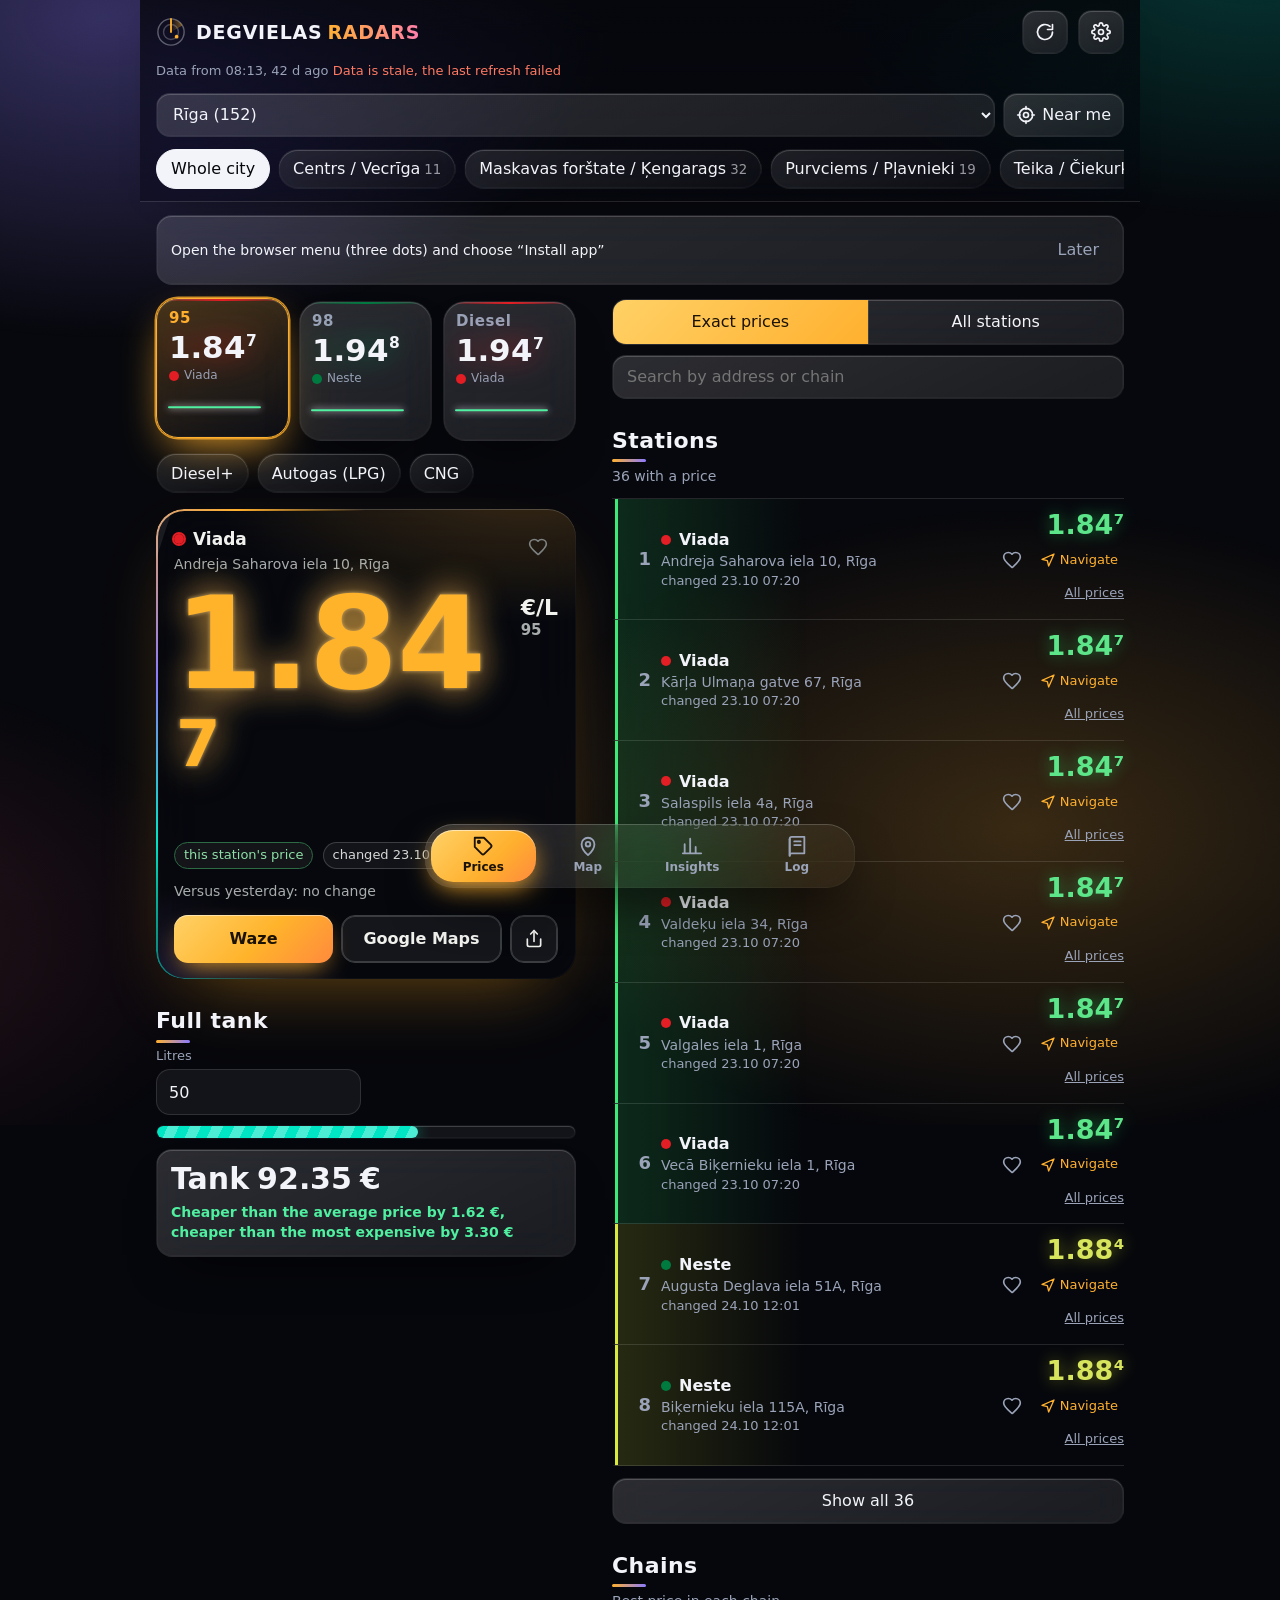
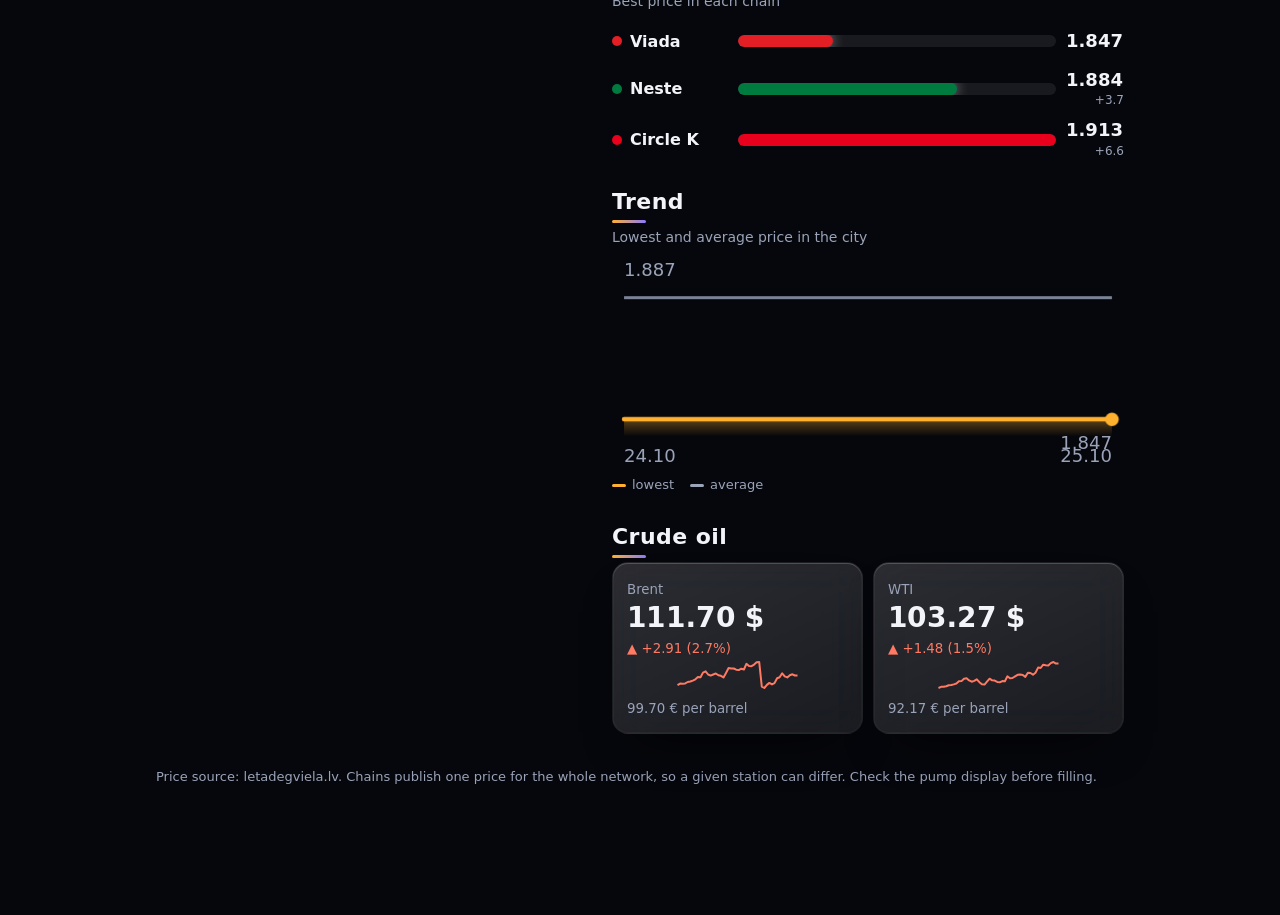
==== commit 13da67d9: "Insights tab, chart library, 2040 glass/aurora design layer, heat map, sparklines, journal charts Co" ====
--- a/index.html
+++ b/index.html
@@ -16,6 +16,8 @@
 <div id="app" aria-live="polite"></div>
 <noscript>Для работы приложения нужен JavaScript.</noscript>
 <script src="map.js"></script>
+<script src="charts.js"></script>
+<script src="stats.js"></script>
 <script src="app.js"></script>
 </body>
 </html>
--- a/style.css
+++ b/style.css
@@ -305,6 +305,7 @@
 .mm:active { cursor: grabbing; }
 .mm-tiles img { position: absolute; left: 0; top: 0; opacity: 0; transition: opacity .3s; max-width: none; pointer-events: none; -webkit-user-drag: none; }
 .mm-tiles img.ok { opacity: 1; }
+.mm.dark .mm-tiles img { filter: invert(1) hue-rotate(180deg) brightness(.92) contrast(.88) saturate(.75); }
 .mm-marks { position: absolute; inset: 0; pointer-events: none; }
 .mk { position: absolute; left: 0; top: 0; pointer-events: auto; cursor: pointer; }
 .mk .anchor { transform: translate(-50%, -100%); }
@@ -439,3 +440,279 @@
 @media (prefers-reduced-motion: reduce) {
   *, *::before, *::after { animation: none !important; transition: none !important; }
 }
+
+/* =====================================================================
+   2040 layer: aurora, spatial glass, neon numerals, bento charts.
+   Everything below overrides the base tokens above; delete this block to get the v1 look back.
+   ===================================================================== */
+@property --ang { syntax: "<angle>"; initial-value: 0deg; inherits: false; }
+:root {
+  --bg: #06070c;
+  --panel: rgba(255, 255, 255, .055);
+  --panel2: rgba(255, 255, 255, .1);
+  --line: rgba(255, 255, 255, .12);
+  --ink: #f2f4fa;
+  --mute: #9aa3b8;
+  --amber: #ffb02e;
+  --good: #4ff0a0;
+  --bad: #ff7a63;
+  --teal: #00e5c3;
+  --violet: #8b7bff;
+  --glow: rgba(139, 123, 255, .2);
+  --glass: linear-gradient(155deg, rgba(255, 255, 255, .1), rgba(255, 255, 255, .03));
+  --rim: inset 0 1px 0 rgba(255, 255, 255, .16), inset 0 0 0 1px rgba(255, 255, 255, .03);
+  --shadow: 0 24px 50px -26px rgba(0, 0, 0, .9);
+  --spot: rgba(255, 255, 255, .13);
+}
+:root[data-theme="light"] {
+  --bg: #e9ecf6;
+  --panel: rgba(255, 255, 255, .6);
+  --panel2: rgba(255, 255, 255, .9);
+  --line: rgba(30, 36, 70, .12);
+  --ink: #0f1220;
+  --mute: #566077;
+  --amber: #b36200;
+  --good: #11864f;
+  --bad: #c2432b;
+  --teal: #008f7a;
+  --violet: #5a45e0;
+  --glow: rgba(120, 100, 255, .22);
+  --glass: linear-gradient(155deg, rgba(255, 255, 255, .85), rgba(255, 255, 255, .45));
+  --rim: inset 0 1px 0 rgba(255, 255, 255, .95), inset 0 0 0 1px rgba(255, 255, 255, .4);
+  --shadow: 0 22px 40px -26px rgba(40, 50, 110, .45);
+  --spot: rgba(120, 100, 255, .13);
+}
+body { background: var(--bg); }
+body::before {
+  content: ""; position: fixed; inset: -25%; z-index: -2; pointer-events: none;
+  background:
+    radial-gradient(38% 34% at 22% 18%, rgba(139, 123, 255, .34), transparent 70%),
+    radial-gradient(34% 30% at 82% 12%, rgba(0, 229, 195, .22), transparent 70%),
+    radial-gradient(40% 34% at 70% 78%, rgba(255, 176, 46, .2), transparent 70%),
+    radial-gradient(30% 28% at 8% 86%, rgba(255, 93, 115, .14), transparent 70%);
+  animation: aurora 36s ease-in-out infinite alternate;
+}
+:root[data-theme="light"] body::before {
+  background:
+    radial-gradient(38% 34% at 22% 18%, rgba(139, 123, 255, .3), transparent 70%),
+    radial-gradient(34% 30% at 82% 12%, rgba(0, 229, 195, .22), transparent 70%),
+    radial-gradient(40% 34% at 70% 78%, rgba(255, 176, 46, .26), transparent 70%),
+    radial-gradient(30% 28% at 8% 86%, rgba(255, 93, 115, .16), transparent 70%);
+}
+body::after {
+  content: ""; position: fixed; inset: 0; z-index: -1; pointer-events: none; opacity: .07; mix-blend-mode: overlay;
+  background-image: url("data:image/svg+xml;utf8,<svg xmlns='http://www.w3.org/2000/svg' width='160' height='160'><filter id='n'><feTurbulence type='fractalNoise' baseFrequency='.9' numOctaves='2' stitchTiles='stitch'/></filter><rect width='100%' height='100%' filter='url(%23n)'/></svg>");
+}
+@keyframes aurora { 0% { transform: translate3d(-3%, -2%, 0) rotate(0deg) scale(1); } 50% { transform: translate3d(3%, 2%, 0) rotate(6deg) scale(1.08); } 100% { transform: translate3d(-1%, 4%, 0) rotate(-5deg) scale(1.02); } }
+
+/* Spatial glass surfaces. --mx/--my are set by a pointer listener: the light follows the finger. */
+.tile, .fav, .ins, .sum, .oil > div, .jstats > div, .save-card, .cta, .install, .jform, .detail, .empty, .calc .field input, .fuel, .chip, .seg, .search input, .picker select, .more, .icon-btn {
+  -webkit-backdrop-filter: blur(18px) saturate(1.5); backdrop-filter: blur(18px) saturate(1.5);
+}
+.tile, .fav, .ins, .sum, .oil > div, .jstats > div, .save-card, .cta, .jform {
+  background-image: radial-gradient(190px circle at var(--mx, -300px) var(--my, -300px), var(--spot), transparent 70%), var(--glass);
+  border-color: transparent; box-shadow: var(--rim), var(--shadow);
+}
+.fuel, .chip, .seg, .search input, .picker select, .more, .icon-btn, .install, .detail { background-image: var(--glass); box-shadow: var(--rim); border-color: transparent; }
+.chip[aria-pressed="true"] { background: var(--ink); background-image: none; }
+.fuel[aria-pressed="true"] {
+  background-image: linear-gradient(135deg, #ffd166, var(--amber) 55%, #ff8a3d); border-color: transparent; color: #1a1204;
+  box-shadow: 0 0 0 1px rgba(255, 255, 255, .25) inset, 0 8px 28px -8px var(--amber);
+}
+.seg button[aria-pressed="true"] { background: linear-gradient(135deg, #ffd166, var(--amber)); color: #1a1204; }
+.seg button + button { border-left-color: var(--line); }
+.icon-btn.on { color: var(--teal); box-shadow: var(--rim), 0 0 18px -4px var(--teal); }
+.field input:focus, .search input:focus, .picker select:focus { outline: 0; box-shadow: var(--rim), 0 0 0 2px var(--violet), 0 0 24px -6px var(--violet); }
+option { background: #10131a; color: #f2f4fa; }
+
+.top {
+  background: linear-gradient(180deg, color-mix(in srgb, var(--bg) 82%, transparent), color-mix(in srgb, var(--bg) 42%, transparent));
+  -webkit-backdrop-filter: blur(22px) saturate(1.6); backdrop-filter: blur(22px) saturate(1.6);
+  border-bottom: 0; box-shadow: 0 1px 0 var(--line), 0 12px 30px -24px rgba(0, 0, 0, .8);
+}
+.brand { letter-spacing: .04em; text-transform: uppercase; font-size: 19px; }
+.brand span { background: linear-gradient(100deg, var(--amber), #ff7ab8 55%, var(--violet)); -webkit-background-clip: text; background-clip: text; color: transparent; background-size: 200% 100%; animation: hue 7s linear infinite alternate; }
+@keyframes hue { to { background-position: 100% 0; } }
+.beta { background: linear-gradient(100deg, var(--violet), var(--teal)); color: #05060a; }
+
+/* Board tiles */
+.tile { border-radius: 22px; min-height: 126px; }
+.tile::before { height: 2px; background: linear-gradient(90deg, transparent, var(--c, var(--line)), transparent); opacity: 1; }
+.tile .tp { filter: drop-shadow(0 0 14px color-mix(in srgb, var(--c, var(--amber)) 55%, transparent)); }
+.tile.sel {
+  background-image: radial-gradient(190px circle at var(--mx, -300px) var(--my, -300px), var(--spot), transparent 70%), linear-gradient(160deg, color-mix(in srgb, var(--amber) 26%, transparent), rgba(255, 255, 255, .03));
+  box-shadow: var(--rim), 0 0 0 1.5px color-mix(in srgb, var(--amber) 80%, transparent), 0 16px 44px -14px var(--amber);
+}
+.tile .ts { display: block; margin-top: 2px; }
+.spark { width: 100%; height: 20px; display: block; overflow: visible; }
+.spark .ln { filter: drop-shadow(0 0 4px currentColor); }
+
+/* The pylon becomes a holo-card with a travelling edge light. */
+.pylon {
+  border: 0; border-radius: 28px;
+  background: radial-gradient(460px 220px at 88% -40px, rgba(255, 176, 46, .22), transparent 70%), radial-gradient(360px 200px at -10% 110%, rgba(139, 123, 255, .22), transparent 70%), rgba(8, 9, 15, .72);
+  -webkit-backdrop-filter: blur(24px) saturate(1.5); backdrop-filter: blur(24px) saturate(1.5);
+  box-shadow: var(--rim), 0 30px 70px -30px rgba(255, 176, 46, .45), 0 24px 50px -24px rgba(0, 0, 0, .9);
+}
+.pylon::before {
+  content: ""; position: absolute; inset: 0; border-radius: inherit; padding: 1.5px; pointer-events: none;
+  background: conic-gradient(from var(--ang), transparent 0 55%, var(--teal) 68%, var(--violet) 80%, var(--amber) 92%, transparent);
+  -webkit-mask: linear-gradient(#000 0 0) content-box, linear-gradient(#000 0 0); -webkit-mask-composite: xor; mask-composite: exclude;
+  animation: spinAng 7s linear infinite;
+}
+@keyframes spinAng { to { --ang: 360deg; } }
+.pylon-price { filter: drop-shadow(0 0 18px rgba(255, 176, 46, .55)) drop-shadow(0 0 2px rgba(255, 214, 140, .8)); }
+.btn { background: linear-gradient(135deg, #ffd166, var(--pylon-ink) 55%, #ff8a3d); box-shadow: 0 10px 26px -10px var(--amber), inset 0 1px 0 rgba(255, 255, 255, .5); }
+.btn.ghost { background: rgba(255, 255, 255, .06); box-shadow: inset 0 0 0 1px rgba(255, 255, 255, .16); }
+.mpop .btn { background: linear-gradient(135deg, #ffd166, var(--amber) 55%, #ff8a3d); }
+.mpop .btn.ghost { background: rgba(255, 255, 255, .06); }
+.btn-install { background: linear-gradient(135deg, #ffd166, var(--amber)); }
+.tag { border-color: rgba(255, 255, 255, .18); background: rgba(255, 255, 255, .05); }
+
+/* Lists */
+.list { border-top-color: var(--line); }
+.row { border-bottom-color: var(--line); transition: background .25s; }
+.row:active { background: rgba(255, 255, 255, .05); }
+.row.heat { border-left-color: transparent; background: linear-gradient(90deg, hsl(var(--h) 80% 55% / .16), transparent 38%); box-shadow: inset 3px 0 0 hsl(var(--h) 80% 58%); }
+.row.heat .hp { text-shadow: none; filter: drop-shadow(0 0 8px hsl(var(--h) 90% 55% / .45)); }
+h2 { letter-spacing: .02em; }
+h2::after { content: ""; display: block; width: 34px; height: 3px; margin-top: 6px; border-radius: 2px; background: linear-gradient(90deg, var(--amber), var(--violet)); }
+.sheet h2::after, .empty h2::after { display: none; }
+.liquid { background: repeating-linear-gradient(115deg, var(--teal) 0 10px, color-mix(in srgb, var(--teal) 70%, #fff) 10px 20px); box-shadow: 0 0 16px -2px var(--teal); }
+.gauge { background: var(--panel); border-color: transparent; box-shadow: var(--rim); }
+.fill { box-shadow: 0 0 14px -2px currentColor; }
+.track { background: rgba(255, 255, 255, .08); }
+:root[data-theme="light"] .track { background: rgba(30, 36, 70, .09); }
+
+/* Floating capsule navigation */
+.bnav {
+  grid-template-columns: repeat(4, 1fr); width: min(430px, calc(100% - 24px)); border-radius: 28px; padding: 6px;
+  background: linear-gradient(155deg, rgba(255, 255, 255, .13), rgba(255, 255, 255, .04));
+  -webkit-backdrop-filter: blur(26px) saturate(1.7); backdrop-filter: blur(26px) saturate(1.7);
+  border: 0; box-shadow: var(--rim), 0 22px 50px -14px rgba(0, 0, 0, .75);
+}
+:root[data-theme="light"] .bnav { background: linear-gradient(155deg, rgba(255, 255, 255, .92), rgba(255, 255, 255, .6)); }
+.bnav .ind {
+  top: 6px; bottom: 6px; left: 6px; width: calc((100% - 12px) / 4); border-radius: 22px;
+  background: linear-gradient(135deg, #ffd166, var(--amber) 60%, #ff8a3d); box-shadow: 0 8px 26px -4px var(--amber), inset 0 1px 0 rgba(255, 255, 255, .55);
+}
+.bnav button { min-height: 52px; border-radius: 22px; }
+.bnav button[aria-current="page"] { color: #1a1204; }
+
+/* Settings sheet and map popup */
+.sheet { background: color-mix(in srgb, var(--bg) 94%, #1a1f33); border: 0; box-shadow: var(--rim), 0 -30px 80px -20px rgba(0, 0, 0, .8); }
+:root[data-theme="light"] .sheet { background: #f6f7fc; }
+.scrim { background: rgba(3, 4, 10, .6); -webkit-backdrop-filter: blur(6px); backdrop-filter: blur(6px); }
+.mapbox { border: 0; border-radius: 28px; box-shadow: var(--rim), 0 30px 60px -30px rgba(0, 0, 0, .9); }
+.mpop {
+  background: linear-gradient(155deg, rgba(20, 23, 36, .86), rgba(12, 14, 22, .8)); border: 0; border-radius: 24px; color: #f2f4fa;
+  -webkit-backdrop-filter: blur(24px) saturate(1.6); backdrop-filter: blur(24px) saturate(1.6); box-shadow: var(--rim), 0 20px 50px rgba(0, 0, 0, .6);
+  --ink: #f2f4fa; --mute: #a4adc2; --line: rgba(255, 255, 255, .14); --amber: #ffb02e; --good: #4ff0a0;
+}
+:root[data-theme="light"] .mpop { background: linear-gradient(155deg, rgba(255, 255, 255, .94), rgba(244, 246, 253, .86)); color: #0f1220; --ink: #0f1220; --mute: #566077; --line: rgba(30, 36, 70, .14); --amber: #b36200; --good: #11864f; }
+.mm-ctl button { border: 0; background-image: var(--glass); background-color: color-mix(in srgb, var(--bg) 55%, transparent); box-shadow: var(--rim), 0 8px 20px rgba(0, 0, 0, .35); -webkit-backdrop-filter: blur(16px); backdrop-filter: blur(16px); }
+.mm-ctl.left { position: absolute; left: 10px; top: 10px; z-index: 5; }
+.mm-ctl button.on { color: var(--teal); }
+.pin { background: rgba(10, 12, 20, .88); box-shadow: 0 0 14px -2px hsl(var(--h) 90% 55% / .7), 0 4px 12px rgba(0, 0, 0, .5); }
+.mk.sel .pin { box-shadow: 0 0 0 3px var(--amber), 0 0 26px 2px var(--amber); }
+/* Heat map: soft additive blobs instead of pins */
+.mk .anchor:has(.blob) { transform: translate(-50%, -50%); }
+.blob { display: block; width: 84px; height: 84px; border-radius: 50%; pointer-events: none; mix-blend-mode: screen; animation: blobIn .8s var(--ease) backwards;
+  background: radial-gradient(circle, hsl(var(--h) 92% 56% / .85) 0, hsl(var(--h) 92% 56% / .42) 32%, transparent 68%); }
+:root[data-theme="light"] .blob { mix-blend-mode: multiply; opacity: .7; }
+@keyframes blobIn { from { transform: scale(.2); opacity: 0; } }
+
+/* Insights tab */
+.ins-grid { display: grid; grid-template-columns: 1fr 1fr; gap: 10px; margin-top: 4px; }
+.ins { position: relative; border-radius: 22px; padding: 14px 14px 12px; overflow: hidden; display: flex; flex-direction: column; gap: 3px; }
+.ins:nth-child(1) { grid-column: 1 / -1; background-color: rgba(255, 176, 46, .06); }
+.ins small { color: var(--mute); font-size: 12px; letter-spacing: .06em; text-transform: uppercase; }
+.ins b { font: 700 40px/1.05 var(--num); display: flex; align-items: baseline; gap: 6px; filter: drop-shadow(0 0 14px rgba(255, 176, 46, .3)); }
+.ins:nth-child(1) b { font-size: 54px; color: var(--amber); }
+.ins b em { font: 600 14px var(--body); font-style: normal; color: var(--mute); filter: none; }
+.ins b.chain-b { font-size: 24px; gap: 8px; align-items: center; }
+.ins > span { color: var(--mute); font-size: 13px; }
+.cta { padding: 16px; border-radius: 22px; margin-top: 8px; }
+.cta p { margin: 0 0 12px; color: var(--mute); }
+.cta .btn { width: 100%; }
+.verdict { margin: 10px 0 0; padding: 10px 12px; border-radius: 14px; font-size: 14px; background: rgba(255, 255, 255, .05); box-shadow: inset 3px 0 0 var(--mute); }
+.verdict.good { box-shadow: inset 3px 0 0 var(--good); }
+.verdict.bad { box-shadow: inset 3px 0 0 var(--amber); }
+.chart { overflow: visible; }
+.swarm text, .scatter text, .linec text, .cols text { font-size: 10px; }
+.chart .grid { stroke: var(--line); stroke-width: 1; stroke-dasharray: 2 5; }
+.chart .lane { stroke: var(--line); stroke-width: 1; }
+.chart .ln-label { fill: var(--ink); font-size: 11px; font-weight: 600; }
+.chart .median { stroke: var(--amber); stroke-width: 1.5; stroke-dasharray: 4 3; }
+.chart .median-t { fill: var(--amber); font-weight: 600; }
+.chart .cnt { fill: #08090f; font: 700 9px var(--num); pointer-events: none; }
+.chart .front { stroke: var(--teal); stroke-width: 2.2; filter: drop-shadow(0 0 5px var(--teal)); }
+.chart .band { fill: rgba(0, 229, 195, .08); stroke: var(--teal); stroke-opacity: .35; stroke-dasharray: 3 3; }
+.chart .axis-t { fill: var(--mute); font-size: 9px; }
+.chart .donut-bg { stroke: var(--line); }
+.chart .d-c { fill: var(--ink); font: 700 19px var(--num); }
+.chart .d-s { fill: var(--mute); font-size: 8px; }
+.chart .dseg { filter: drop-shadow(0 0 6px currentColor); stroke-linecap: butt; }
+.chart .sd { cursor: pointer; transform-box: fill-box; transform-origin: center; transition: transform .2s var(--ease); }
+.chart .sd:hover { transform: scale(1.35); }
+.chart .sd circle { filter: drop-shadow(0 0 4px rgba(255, 255, 255, .25)); }
+.chart .best-ring { fill: none; stroke: var(--amber); stroke-width: 1.5; transform-box: fill-box; transform-origin: center; animation: ringSvg 1.8s ease-out infinite; }
+@keyframes ringSvg { 0% { transform: scale(.8); opacity: 1; } 100% { transform: scale(1.7); opacity: 0; } }
+.chart .col-b { cursor: pointer; }
+.chart .col-b .val { fill: var(--ink); font: 700 10px var(--num); }
+.chart .col-b rect { filter: drop-shadow(0 0 8px color-mix(in srgb, var(--amber) 50%, transparent)); transform-box: fill-box; transform-origin: bottom; }
+.chartwrap { position: relative; }
+.tip { position: absolute; top: 0; transform: translate(-50%, -105%); z-index: 3; pointer-events: none; padding: 7px 10px; border-radius: 12px; font-size: 12px; white-space: nowrap;
+  background: rgba(14, 16, 26, .9); color: #f2f4fa; -webkit-backdrop-filter: blur(14px); backdrop-filter: blur(14px); box-shadow: var(--rim), 0 10px 26px rgba(0, 0, 0, .5); }
+.tip[hidden] { display: none; }
+.tip b { display: block; font: 700 12px var(--num); margin-bottom: 2px; color: var(--amber); }
+.tip span { display: flex; align-items: center; gap: 6px; }
+.tip i { width: 8px; height: 8px; border-radius: 50%; display: inline-block; }
+.cross line { stroke: var(--mute); stroke-dasharray: 3 3; }
+.chart-hint { margin-top: 4px; font-size: 12px; }
+.bar.area { grid-template-columns: 128px 1fr 58px; }
+.bar.area .a-name { overflow: hidden; text-overflow: ellipsis; white-space: nowrap; }
+.bar.area .track { position: relative; height: 14px; }
+.avg-tick { position: absolute; top: 0; bottom: 0; width: 2px; margin-left: -1px; background: var(--ink); border-radius: 1px; box-shadow: 0 0 6px var(--ink); }
+.donut-row { display: grid; grid-template-columns: 150px 1fr; gap: 14px; align-items: center; }
+.donut { width: 100%; height: auto; }
+.legend-list { list-style: none; margin: 0; padding: 0; display: grid; gap: 8px; font-size: 13px; }
+.legend-list li { display: grid; grid-template-columns: 10px 1fr auto auto; gap: 6px 8px; align-items: center; }
+.legend-list i { width: 10px; height: 10px; border-radius: 3px; display: block; }
+.legend-list b { font: 700 14px var(--num); white-space: nowrap; }
+.legend-list small { color: var(--mute); min-width: 32px; text-align: right; }
+.save-card { border-radius: 24px; padding: 18px; }
+.save-big { display: flex; align-items: baseline; flex-wrap: wrap; gap: 4px 6px; }
+.save-big .roll, .save-big em { font: 700 64px/1 var(--num); font-style: normal; color: var(--good); filter: drop-shadow(0 0 18px color-mix(in srgb, var(--good) 55%, transparent)); }
+.save-big small { flex-basis: 100%; color: var(--mute); font-size: 13px; }
+.sv-bars { display: grid; gap: 10px; margin: 14px 0; }
+.sv-bars > div { display: grid; grid-template-columns: 112px 1fr 58px; gap: 8px; align-items: center; font-size: 13px; color: var(--mute); }
+.sv-bars b { font: 700 15px var(--num); color: var(--ink); text-align: right; }
+.slider span { display: block; margin-bottom: 8px; color: var(--mute); font-size: 13px; }
+.slider b { color: var(--ink); }
+input[type="range"] { width: 100%; accent-color: var(--amber); height: 32px; }
+.enter .ins { animation: rowIn .6s var(--ease) both; animation-delay: calc(var(--i, 0) * 90ms + 250ms); }
+.enter .sd { animation: popIn .5s cubic-bezier(.3, 1.8, .5, 1) both; animation-delay: calc(var(--k, 0) * 18ms + 350ms); }
+.enter .dseg { animation: dsegIn 1.1s var(--ease) both; animation-delay: calc(var(--i, 0) * 160ms + 300ms); }
+@keyframes dsegIn { from { stroke-dasharray: 0 100; } }
+.enter .col-b rect { animation: growY .8s var(--ease) both; animation-delay: calc(var(--i, 0) * 80ms + 300ms); }
+@keyframes growY { from { transform: scaleY(0); } }
+.enter .col-b .val { animation: fadeIn .6s ease both; animation-delay: calc(var(--i, 0) * 80ms + 800ms); }
+.enter .front { animation: draw 1.4s ease-out .7s both; stroke-dasharray: 1; }
+.enter .save-card, .enter .cta, .enter .donut-row, .enter .verdict { animation: rowIn .6s var(--ease) both; animation-delay: .3s; }
+.meter { margin: 8px 0 2px; }
+.m-track { position: relative; height: 6px; border-radius: 3px; background: linear-gradient(90deg, var(--bad), var(--amber), var(--good)); opacity: .9; box-shadow: 0 0 14px -4px var(--good); }
+.m-fill { display: none; }
+.m-dot { position: absolute; top: 50%; left: var(--w); width: 14px; height: 14px; margin: -7px 0 0 -7px; border-radius: 50%; background: #fff; box-shadow: 0 0 0 3px var(--good), 0 0 14px var(--good); animation: popIn .5s cubic-bezier(.3, 1.8, .5, 1) .8s both; }
+.meter small { display: block; margin-top: 6px; color: var(--mute); font-size: 12px; }
+@keyframes growX { from { width: 0; } }
+@media (min-width: 900px) {
+  .wrap.v-stats { max-width: 720px; }
+}
+@media (max-width: 380px) {
+  .donut-row { grid-template-columns: 1fr; }
+  .ins:nth-child(1) b { font-size: 46px; }
+}
+@media (prefers-reduced-motion: reduce) {
+  body::before, .pylon::before, .brand span { animation: none !important; }
+}
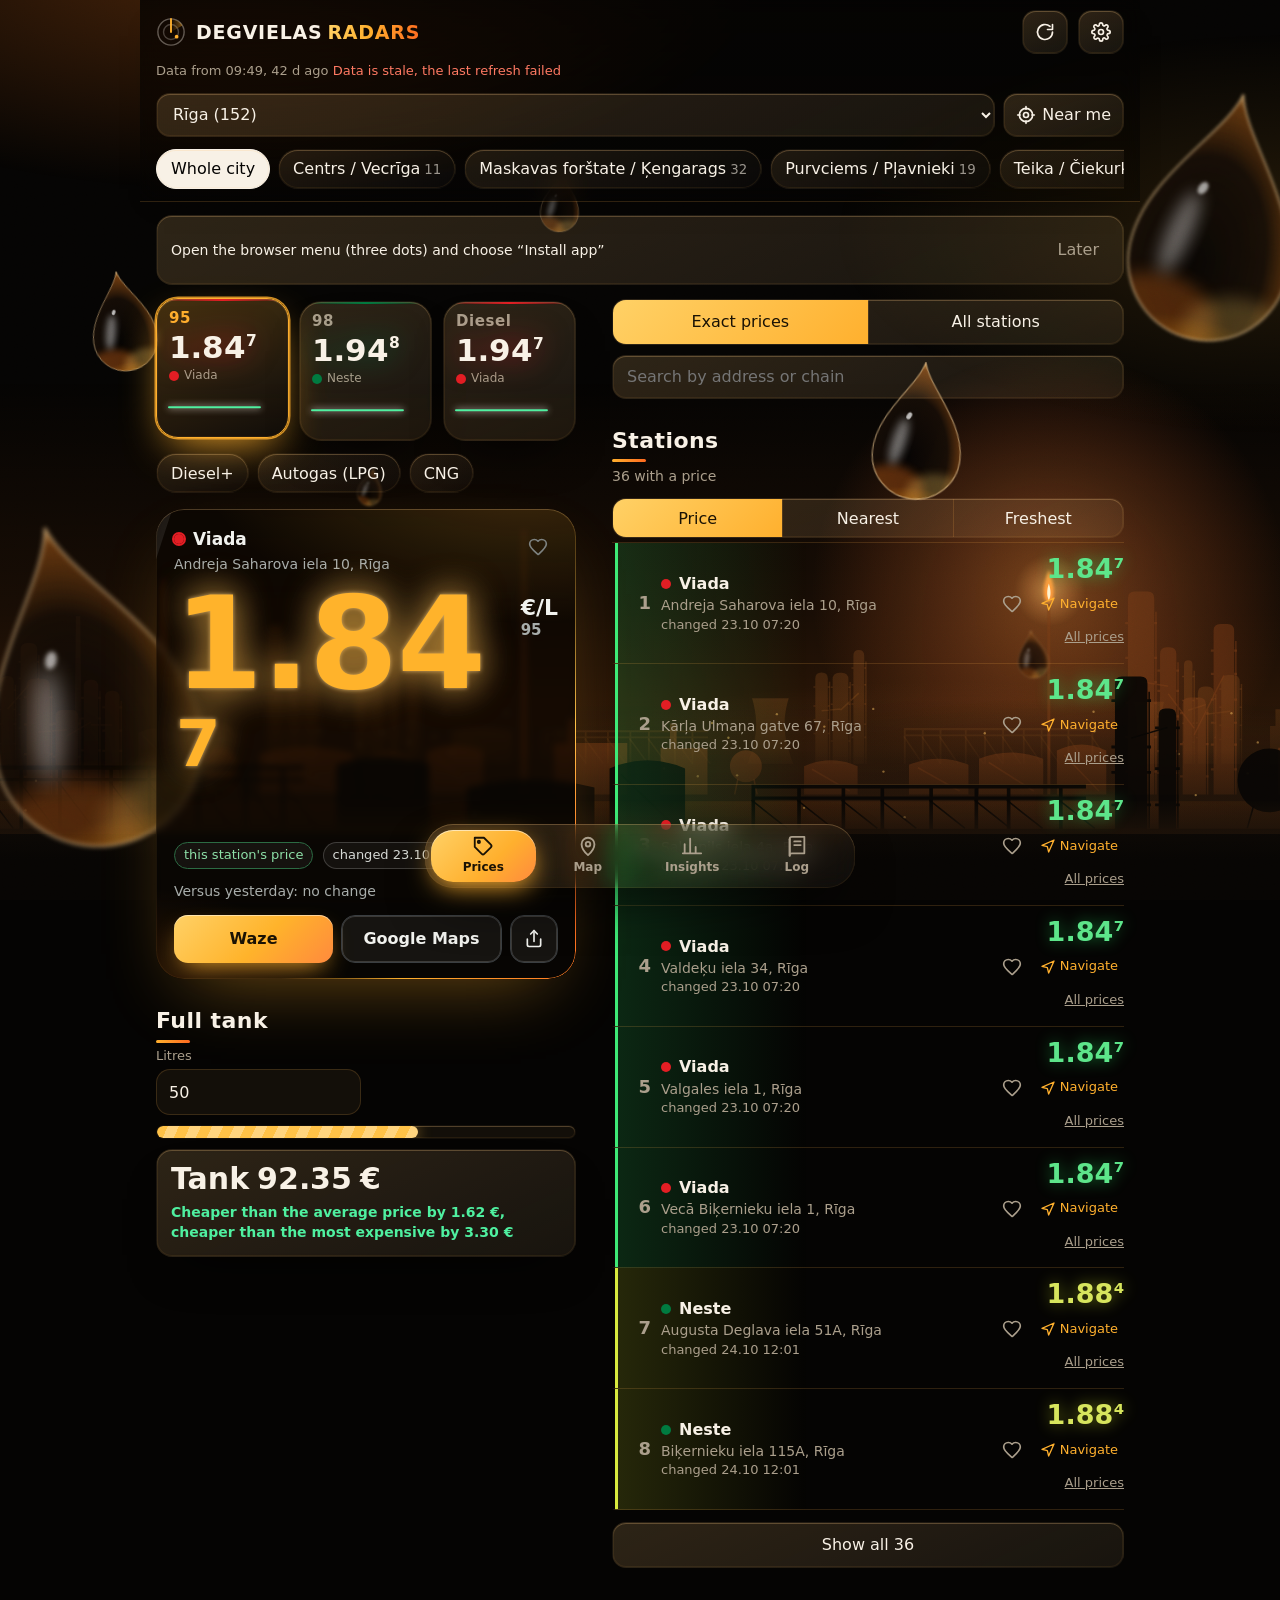
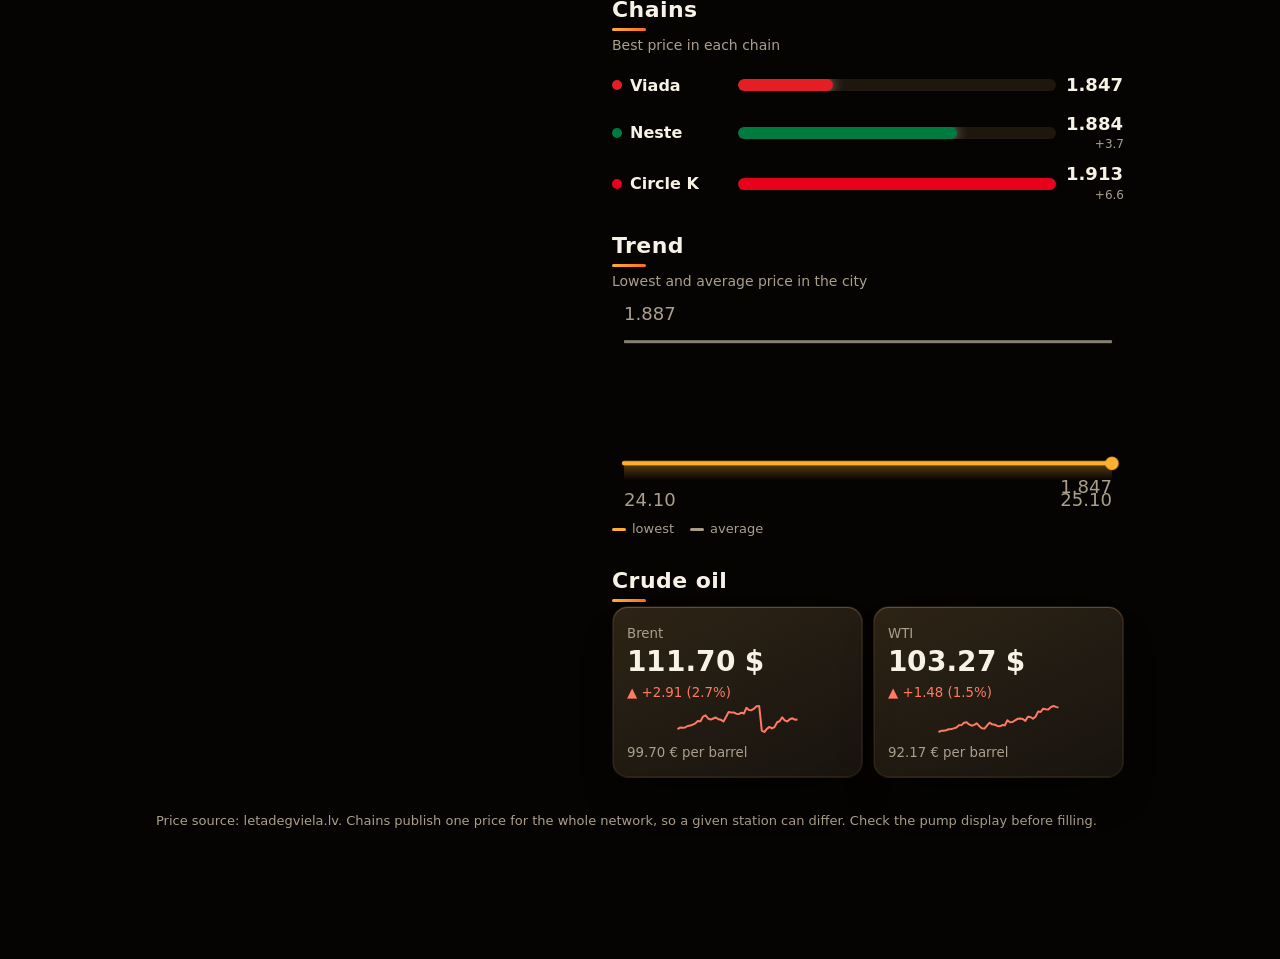
==== commit 310580b4: "Oil palette: black and amber, crisper glass, glossy amber-black drops, warm refinery Co-Authored-By:" ====
--- a/index.html
+++ b/index.html
@@ -5,8 +5,8 @@
 <meta name="viewport" content="width=device-width, initial-scale=1, viewport-fit=cover">
 <title>Degvielas Radars</title>
 <meta name="description" content="Самое дешёвое топливо в Латвии прямо сейчас: цены по станциям, сетям и районам Риги.">
-<meta name="theme-color" content="#16181a">
-<script>try{if(JSON.parse(localStorage.getItem("dr.theme"))==="light"){document.documentElement.dataset.theme="light";document.querySelector('meta[name="theme-color"]').content="#edefec"}}catch(e){}</script>
+<meta name="theme-color" content="#050403">
+<script>try{if(JSON.parse(localStorage.getItem("dr.theme"))==="light"){document.documentElement.dataset.theme="light";document.querySelector('meta[name="theme-color"]').content="#f2ece2"}}catch(e){}</script>
 <link rel="manifest" href="manifest.webmanifest">
 <link rel="icon" href="icons/icon.svg" type="image/svg+xml">
 <link rel="apple-touch-icon" href="icons/icon-192.png">
--- a/style.css
+++ b/style.css
@@ -447,57 +447,54 @@
    ===================================================================== */
 @property --ang { syntax: "<angle>"; initial-value: 0deg; inherits: false; }
 :root {
-  --bg: #06070c;
-  --panel: rgba(255, 255, 255, .055);
-  --panel2: rgba(255, 255, 255, .1);
-  --line: rgba(255, 255, 255, .12);
-  --ink: #f2f4fa;
-  --mute: #9aa3b8;
+  --bg: #050403;
+  --panel: rgba(255, 196, 120, .06);
+  --panel2: rgba(255, 196, 120, .11);
+  --line: rgba(255, 176, 80, .17);
+  --ink: #f8f1e6;
+  --mute: #ab9f8c;
   --amber: #ffb02e;
   --good: #4ff0a0;
   --bad: #ff7a63;
-  --teal: #00e5c3;
-  --violet: #8b7bff;
-  --glow: rgba(139, 123, 255, .2);
-  --glass: linear-gradient(155deg, rgba(255, 255, 255, .1), rgba(255, 255, 255, .03));
-  --rim: inset 0 1px 0 rgba(255, 255, 255, .16), inset 0 0 0 1px rgba(255, 255, 255, .03);
+  --teal: #ffc247;
+  --violet: #ff6a1f;
+  --glow: rgba(255, 122, 26, .2);
+  --glass: linear-gradient(155deg, rgba(255, 200, 130, .11), rgba(255, 255, 255, .02));
+  --rim: inset 0 1px 0 rgba(255, 210, 150, .2), inset 0 0 0 1px rgba(255, 176, 80, .08);
   --shadow: 0 24px 50px -26px rgba(0, 0, 0, .9);
-  --spot: rgba(255, 255, 255, .13);
+  --spot: rgba(255, 170, 60, .16);
 }
 :root[data-theme="light"] {
-  --bg: #e9ecf6;
-  --panel: rgba(255, 255, 255, .6);
+  --bg: #f2ece2;
+  --panel: rgba(255, 255, 255, .72);
   --panel2: rgba(255, 255, 255, .9);
-  --line: rgba(30, 36, 70, .12);
-  --ink: #0f1220;
-  --mute: #566077;
+  --line: rgba(110, 70, 10, .16);
+  --ink: #1a1208;
+  --mute: #6d5e48;
   --amber: #b36200;
   --good: #11864f;
   --bad: #c2432b;
-  --teal: #008f7a;
-  --violet: #5a45e0;
-  --glow: rgba(120, 100, 255, .22);
+  --teal: #c27400;
+  --violet: #d9480f;
+  --glow: rgba(255, 150, 40, .25);
   --glass: linear-gradient(155deg, rgba(255, 255, 255, .85), rgba(255, 255, 255, .45));
   --rim: inset 0 1px 0 rgba(255, 255, 255, .95), inset 0 0 0 1px rgba(255, 255, 255, .4);
   --shadow: 0 22px 40px -26px rgba(40, 50, 110, .45);
-  --spot: rgba(120, 100, 255, .13);
+  --spot: rgba(255, 150, 40, .16);
 }
 body { background: var(--bg); }
 body::before {
-  content: ""; position: fixed; inset: -25%; z-index: -2; pointer-events: none;
+  content: ""; position: fixed; inset: 0; z-index: -2; pointer-events: none;
   background:
-    radial-gradient(38% 34% at 22% 18%, rgba(139, 123, 255, .34), transparent 70%),
-    radial-gradient(34% 30% at 82% 12%, rgba(0, 229, 195, .22), transparent 70%),
-    radial-gradient(40% 34% at 70% 78%, rgba(255, 176, 46, .2), transparent 70%),
-    radial-gradient(30% 28% at 8% 86%, rgba(255, 93, 115, .14), transparent 70%);
-  animation: aurora 36s ease-in-out infinite alternate;
+    radial-gradient(60% 36% at 18% -4%, rgba(255, 122, 26, .26), transparent 70%),
+    radial-gradient(50% 32% at 100% 26%, rgba(255, 176, 46, .13), transparent 70%),
+    radial-gradient(70% 40% at 60% 108%, rgba(200, 70, 10, .22), transparent 70%);
 }
 :root[data-theme="light"] body::before {
   background:
-    radial-gradient(38% 34% at 22% 18%, rgba(139, 123, 255, .3), transparent 70%),
-    radial-gradient(34% 30% at 82% 12%, rgba(0, 229, 195, .22), transparent 70%),
-    radial-gradient(40% 34% at 70% 78%, rgba(255, 176, 46, .26), transparent 70%),
-    radial-gradient(30% 28% at 8% 86%, rgba(255, 93, 115, .16), transparent 70%);
+    radial-gradient(60% 36% at 18% -4%, rgba(255, 150, 40, .32), transparent 70%),
+    radial-gradient(50% 32% at 100% 26%, rgba(255, 190, 90, .22), transparent 70%),
+    radial-gradient(70% 40% at 60% 108%, rgba(230, 120, 30, .22), transparent 70%);
 }
 body::after {
   content: ""; position: fixed; inset: 0; z-index: -1; pointer-events: none; opacity: .07; mix-blend-mode: overlay;
@@ -506,8 +503,8 @@
 @keyframes aurora { 0% { transform: translate3d(-3%, -2%, 0) rotate(0deg) scale(1); } 50% { transform: translate3d(3%, 2%, 0) rotate(6deg) scale(1.08); } 100% { transform: translate3d(-1%, 4%, 0) rotate(-5deg) scale(1.02); } }
 
 /* Spatial glass surfaces. --mx/--my are set by a pointer listener: the light follows the finger. */
-.tile, .fav, .ins, .sum, .oil > div, .jstats > div, .save-card, .cta, .install, .jform, .detail, .empty, .calc .field input, .fuel, .chip, .seg, .search input, .picker select, .more, .icon-btn {
-  -webkit-backdrop-filter: blur(18px) saturate(1.5); backdrop-filter: blur(18px) saturate(1.5);
+.tile, .fav, .ins, .sum, .oil > div, .jstats > div, .save-card, .cta, .jform {
+  -webkit-backdrop-filter: blur(3px) saturate(1.3); backdrop-filter: blur(3px) saturate(1.3);
 }
 .tile, .fav, .ins, .sum, .oil > div, .jstats > div, .save-card, .cta, .jform {
   background-image: radial-gradient(190px circle at var(--mx, -300px) var(--my, -300px), var(--spot), transparent 70%), var(--glass);
@@ -516,24 +513,24 @@
 .fuel, .chip, .seg, .search input, .picker select, .more, .icon-btn, .install, .detail { background-image: var(--glass); box-shadow: var(--rim); border-color: transparent; }
 .chip[aria-pressed="true"] { background: var(--ink); background-image: none; }
 .fuel[aria-pressed="true"] {
-  background-image: linear-gradient(135deg, #ffd166, var(--amber) 55%, #ff8a3d); border-color: transparent; color: #1a1204;
+  background-image: linear-gradient(135deg, #ffd166, #ffb02e 55%, #ff8a3d); border-color: transparent; color: #1a1204;
   box-shadow: 0 0 0 1px rgba(255, 255, 255, .25) inset, 0 8px 28px -8px var(--amber);
 }
-.seg button[aria-pressed="true"] { background: linear-gradient(135deg, #ffd166, var(--amber)); color: #1a1204; }
+.seg button[aria-pressed="true"] { background: linear-gradient(135deg, #ffd166, #ffb02e); color: #1a1204; }
 .seg button + button { border-left-color: var(--line); }
 .icon-btn.on { color: var(--teal); box-shadow: var(--rim), 0 0 18px -4px var(--teal); }
 .field input:focus, .search input:focus, .picker select:focus { outline: 0; box-shadow: var(--rim), 0 0 0 2px var(--violet), 0 0 24px -6px var(--violet); }
-option { background: #10131a; color: #f2f4fa; }
+option { background: #14100a; color: #f8f1e6; }
 
 .top {
   background: linear-gradient(180deg, color-mix(in srgb, var(--bg) 82%, transparent), color-mix(in srgb, var(--bg) 42%, transparent));
-  -webkit-backdrop-filter: blur(22px) saturate(1.6); backdrop-filter: blur(22px) saturate(1.6);
+  -webkit-backdrop-filter: blur(10px) saturate(1.4); backdrop-filter: blur(10px) saturate(1.4);
   border-bottom: 0; box-shadow: 0 1px 0 var(--line), 0 12px 30px -24px rgba(0, 0, 0, .8);
 }
 .brand { letter-spacing: .04em; text-transform: uppercase; font-size: 19px; }
-.brand span { background: linear-gradient(100deg, var(--amber), #ff7ab8 55%, var(--violet)); -webkit-background-clip: text; background-clip: text; color: transparent; background-size: 200% 100%; animation: hue 7s linear infinite alternate; }
+.brand span { background: linear-gradient(100deg, #ffd166, var(--amber) 45%, #ff6a1f); -webkit-background-clip: text; background-clip: text; color: transparent; }
 @keyframes hue { to { background-position: 100% 0; } }
-.beta { background: linear-gradient(100deg, var(--violet), var(--teal)); color: #05060a; }
+.beta { background: linear-gradient(100deg, var(--violet), var(--teal)); color: #05060a; animation: none; }
 
 /* Board tiles */
 .tile { border-radius: 22px; min-height: 126px; }
@@ -550,23 +547,23 @@
 /* The pylon becomes a holo-card with a travelling edge light. */
 .pylon {
   border: 0; border-radius: 28px;
-  background: radial-gradient(460px 220px at 88% -40px, rgba(255, 176, 46, .22), transparent 70%), radial-gradient(360px 200px at -10% 110%, rgba(139, 123, 255, .22), transparent 70%), rgba(8, 9, 15, .72);
-  -webkit-backdrop-filter: blur(24px) saturate(1.5); backdrop-filter: blur(24px) saturate(1.5);
+  background: radial-gradient(460px 220px at 88% -40px, rgba(255, 176, 46, .22), transparent 70%), radial-gradient(360px 200px at -10% 110%, rgba(255, 122, 26, .22), transparent 70%), rgba(10, 7, 4, .66);
+  -webkit-backdrop-filter: blur(3px) saturate(1.3); backdrop-filter: blur(3px) saturate(1.3);
   box-shadow: var(--rim), 0 30px 70px -30px rgba(255, 176, 46, .45), 0 24px 50px -24px rgba(0, 0, 0, .9);
 }
 .pylon::before {
   content: ""; position: absolute; inset: 0; border-radius: inherit; padding: 1.5px; pointer-events: none;
   background: conic-gradient(from var(--ang), transparent 0 55%, var(--teal) 68%, var(--violet) 80%, var(--amber) 92%, transparent);
   -webkit-mask: linear-gradient(#000 0 0) content-box, linear-gradient(#000 0 0); -webkit-mask-composite: xor; mask-composite: exclude;
-  animation: spinAng 7s linear infinite;
+  --ang: 200deg;
 }
 @keyframes spinAng { to { --ang: 360deg; } }
 .pylon-price { filter: drop-shadow(0 0 18px rgba(255, 176, 46, .55)) drop-shadow(0 0 2px rgba(255, 214, 140, .8)); }
 .btn { background: linear-gradient(135deg, #ffd166, var(--pylon-ink) 55%, #ff8a3d); box-shadow: 0 10px 26px -10px var(--amber), inset 0 1px 0 rgba(255, 255, 255, .5); }
 .btn.ghost { background: rgba(255, 255, 255, .06); box-shadow: inset 0 0 0 1px rgba(255, 255, 255, .16); }
-.mpop .btn { background: linear-gradient(135deg, #ffd166, var(--amber) 55%, #ff8a3d); }
+.mpop .btn { background: linear-gradient(135deg, #ffd166, #ffb02e 55%, #ff8a3d); }
 .mpop .btn.ghost { background: rgba(255, 255, 255, .06); }
-.btn-install { background: linear-gradient(135deg, #ffd166, var(--amber)); }
+.btn-install { background: linear-gradient(135deg, #ffd166, #ffb02e); }
 .tag { border-color: rgba(255, 255, 255, .18); background: rgba(255, 255, 255, .05); }
 
 /* Lists */
@@ -581,35 +578,35 @@
 .liquid { background: repeating-linear-gradient(115deg, var(--teal) 0 10px, color-mix(in srgb, var(--teal) 70%, #fff) 10px 20px); box-shadow: 0 0 16px -2px var(--teal); }
 .gauge { background: var(--panel); border-color: transparent; box-shadow: var(--rim); }
 .fill { box-shadow: 0 0 14px -2px currentColor; }
-.track { background: rgba(255, 255, 255, .08); }
+.track { background: rgba(255, 190, 110, .1); }
 :root[data-theme="light"] .track { background: rgba(30, 36, 70, .09); }
 
 /* Floating capsule navigation */
 .bnav {
   grid-template-columns: repeat(4, 1fr); width: min(430px, calc(100% - 24px)); border-radius: 28px; padding: 6px;
-  background: linear-gradient(155deg, rgba(255, 255, 255, .13), rgba(255, 255, 255, .04));
-  -webkit-backdrop-filter: blur(26px) saturate(1.7); backdrop-filter: blur(26px) saturate(1.7);
+  background: linear-gradient(155deg, rgba(255, 200, 130, .14), rgba(255, 255, 255, .03));
+  -webkit-backdrop-filter: blur(12px) saturate(1.4); backdrop-filter: blur(12px) saturate(1.4);
   border: 0; box-shadow: var(--rim), 0 22px 50px -14px rgba(0, 0, 0, .75);
 }
 :root[data-theme="light"] .bnav { background: linear-gradient(155deg, rgba(255, 255, 255, .92), rgba(255, 255, 255, .6)); }
 .bnav .ind {
   top: 6px; bottom: 6px; left: 6px; width: calc((100% - 12px) / 4); border-radius: 22px;
-  background: linear-gradient(135deg, #ffd166, var(--amber) 60%, #ff8a3d); box-shadow: 0 8px 26px -4px var(--amber), inset 0 1px 0 rgba(255, 255, 255, .55);
+  background: linear-gradient(135deg, #ffd166, #ffb02e 60%, #ff8a3d); box-shadow: 0 8px 26px -4px var(--amber), inset 0 1px 0 rgba(255, 255, 255, .55);
 }
 .bnav button { min-height: 52px; border-radius: 22px; }
 .bnav button[aria-current="page"] { color: #1a1204; }
 
 /* Settings sheet and map popup */
-.sheet { background: color-mix(in srgb, var(--bg) 94%, #1a1f33); border: 0; box-shadow: var(--rim), 0 -30px 80px -20px rgba(0, 0, 0, .8); }
+.sheet { background: color-mix(in srgb, var(--bg) 94%, #2a1a08); border: 0; box-shadow: var(--rim), 0 -30px 80px -20px rgba(0, 0, 0, .8); }
 :root[data-theme="light"] .sheet { background: #f6f7fc; }
 .scrim { background: rgba(3, 4, 10, .6); -webkit-backdrop-filter: blur(6px); backdrop-filter: blur(6px); }
 .mapbox { border: 0; border-radius: 28px; box-shadow: var(--rim), 0 30px 60px -30px rgba(0, 0, 0, .9); }
 .mpop {
   background: linear-gradient(155deg, rgba(20, 23, 36, .86), rgba(12, 14, 22, .8)); border: 0; border-radius: 24px; color: #f2f4fa;
-  -webkit-backdrop-filter: blur(24px) saturate(1.6); backdrop-filter: blur(24px) saturate(1.6); box-shadow: var(--rim), 0 20px 50px rgba(0, 0, 0, .6);
-  --ink: #f2f4fa; --mute: #a4adc2; --line: rgba(255, 255, 255, .14); --amber: #ffb02e; --good: #4ff0a0;
-}
-:root[data-theme="light"] .mpop { background: linear-gradient(155deg, rgba(255, 255, 255, .94), rgba(244, 246, 253, .86)); color: #0f1220; --ink: #0f1220; --mute: #566077; --line: rgba(30, 36, 70, .14); --amber: #b36200; --good: #11864f; }
+  -webkit-backdrop-filter: blur(10px) saturate(1.4); backdrop-filter: blur(10px) saturate(1.4); box-shadow: var(--rim), 0 20px 50px rgba(0, 0, 0, .6);
+  --ink: #f8f1e6; --mute: #a4adc2; --line: rgba(255, 255, 255, .14); --amber: #ffb02e; --good: #4ff0a0;
+}
+:root[data-theme="light"] .mpop { background: linear-gradient(155deg, rgba(255, 255, 255, .94), rgba(244, 246, 253, .86)); color: #0f1220; --ink: #1a1208; --mute: #6d5e48; --line: rgba(30, 36, 70, .14); --amber: #b36200; --good: #11864f; }
 .mm-ctl button { border: 0; background-image: var(--glass); background-color: color-mix(in srgb, var(--bg) 55%, transparent); box-shadow: var(--rim), 0 8px 20px rgba(0, 0, 0, .35); -webkit-backdrop-filter: blur(16px); backdrop-filter: blur(16px); }
 .mm-ctl.left { position: absolute; left: 10px; top: 10px; z-index: 5; }
 .mm-ctl button.on { color: var(--teal); }
@@ -647,7 +644,7 @@
 .chart .median-t { fill: var(--amber); font-weight: 600; }
 .chart .cnt { fill: #08090f; font: 700 9px var(--num); pointer-events: none; }
 .chart .front { stroke: var(--teal); stroke-width: 2.2; filter: drop-shadow(0 0 5px var(--teal)); }
-.chart .band { fill: rgba(0, 229, 195, .08); stroke: var(--teal); stroke-opacity: .35; stroke-dasharray: 3 3; }
+.chart .band { fill: rgba(255, 196, 90, .08); stroke: var(--teal); stroke-opacity: .35; stroke-dasharray: 3 3; }
 .chart .axis-t { fill: var(--mute); font-size: 9px; }
 .chart .donut-bg { stroke: var(--line); }
 .chart .d-c { fill: var(--ink); font: 700 19px var(--num); }
@@ -714,5 +711,81 @@
   .ins:nth-child(1) b { font-size: 46px; }
 }
 @media (prefers-reduced-motion: reduce) {
-  body::before, .pylon::before, .brand span { animation: none !important; }
-}
+  body::before { animation: none !important; }
+}
+
+:root[data-theme="light"] .pylon { background: radial-gradient(460px 220px at 88% -40px, rgba(255, 176, 46, .22), transparent 70%), radial-gradient(360px 200px at -10% 110%, rgba(255, 122, 26, .26), transparent 70%), rgba(10, 11, 20, .95); box-shadow: var(--rim), 0 30px 60px -30px rgba(255, 140, 40, .5); }
+
+/* ---- Motion layer: spring easing, floating glass orbs, 3D tilt, scroll reveal, view transitions ---- */
+:root { --spring: cubic-bezier(.34, 1.56, .5, 1); }
+@supports (transition-timing-function: linear(0, 1)) {
+  :root { --spring: linear(0, 0.009, 0.035 2.1%, 0.141, 0.281 6.7%, 0.723 12.9%, 0.938 16.7%, 1.017, 1.077, 1.121, 1.149 24.3%, 1.159, 1.163, 1.161, 1.154 29.9%, 1.129 32.8%, 1.051 39.6%, 1.017 43.1%, 0.991, 0.977 51%, 0.974 53.8%, 0.975 57.3%, 0.987 64.7%, 1.002 72.3%, 1.006 79%, 1 100%); }
+}
+.bnav .ind { transition: transform .75s var(--spring); }
+button:active:not(:disabled), .btn:active { transition-duration: .08s; }
+.fuel, .chip, .tile, .icon-btn, .btn { transition-timing-function: var(--spring); transition-duration: .35s; }
+
+.scene { position: fixed; inset: 0; z-index: -1; pointer-events: none; overflow: hidden; --fog: #1c1108; }
+:root[data-theme="light"] .scene { --fog: #efdcc2; }
+.haze { position: absolute; left: 0; right: 0; bottom: 0; height: 58vh; background: radial-gradient(70% 60% at 74% 100%, rgba(255, 140, 60, .28), transparent 70%), linear-gradient(0deg, rgba(255, 122, 26, .26), rgba(255, 122, 26, .08) 55%, transparent); }
+:root[data-theme="light"] .haze { background: radial-gradient(70% 60% at 74% 100%, rgba(255, 160, 80, .36), transparent 70%), linear-gradient(0deg, rgba(255, 122, 26, .3), transparent); }
+.ground { position: absolute; left: 0; right: 0; bottom: 0; height: 66px; background: linear-gradient(180deg, rgba(10, 7, 4, .93), #070503 40%); }
+:root[data-theme="light"] .ground { background: linear-gradient(180deg, rgba(205, 160, 105, .5), rgb(216, 186, 146) 45%); }
+.refinery { position: absolute; left: 50%; bottom: 58px; width: min(max(190%, 900px), 1700px); height: auto; overflow: visible; translate: -50% 0; }
+.refinery .l-far { transform: translate(calc(var(--px, 0) * -3px), calc(var(--sy, 0) * .01px)); }
+.refinery .l-mid { transform: translate(calc(var(--px, 0) * -7px), calc(var(--sy, 0) * .022px)); }
+.refinery .l-near { transform: translate(calc(var(--px, 0) * -13px), calc(var(--sy, 0) * .04px)); }
+.refinery .rf { fill: var(--c); }
+.refinery .rs { stroke: var(--c); stroke-width: .9; }
+.refinery .flarestack rect { fill: var(--c); }
+.refinery .l-far { --c: rgba(190, 110, 40, .2); }
+.refinery .l-mid { --c: rgba(125, 62, 22, .46); }
+.refinery .l-near { --c: rgba(8, 6, 4, .93); }
+:root[data-theme="light"] .refinery .l-far { --c: rgba(200, 135, 70, .34); }
+:root[data-theme="light"] .refinery .l-mid { --c: rgba(150, 88, 38, .5); }
+:root[data-theme="light"] .refinery .l-near { --c: rgba(70, 40, 14, .62); }
+.refinery .warn { fill: #ff5a4a; opacity: .5; }
+.refinery .lt { fill: #ffc766; opacity: .45; }
+.refinery .flame { transform-box: fill-box; transform-origin: 50% 100%; animation: flicker 2.8s ease-in-out infinite alternate; }
+.refinery .flare-glow { transform-box: fill-box; transform-origin: center; animation: flareGlow 7s ease-in-out infinite alternate; }
+@keyframes flicker { from { transform: scale(1, .94); opacity: .88; } to { transform: scale(.96, 1.06); opacity: 1; } }
+@keyframes flareGlow { from { opacity: .7; } to { opacity: .95; } }
+@keyframes blinkRed { 0%, 100% { opacity: .1; } 50% { opacity: .85; } }
+@keyframes twinkle { from { opacity: .15; } to { opacity: .7; } }
+/* Oil drops at different depths: farther = smaller, slower parallax, softer focus. */
+.drop {
+  position: absolute; width: var(--w); height: auto; overflow: visible;
+  filter: blur(var(--b));
+  translate: calc(var(--px, 0) * var(--fx) * 1px) calc(var(--sy, 0) * var(--fy) * -1px + var(--py, 0) * var(--fx) * .5px);
+  rotate: var(--r);
+  transform-origin: 50% 8%;
+  will-change: translate;
+}
+.drop.far { opacity: .75; }
+.drop.near { opacity: .85; }
+:root[data-theme="light"] .drop { opacity: .85; filter: blur(var(--b)); }
+@keyframes hang { from { transform: translateY(-6px); } to { transform: translateY(8px); } }
+
+.pylon, .save-card { transform: perspective(900px) rotateX(var(--rx, 0deg)) rotateY(var(--ry, 0deg)); transition: transform .9s var(--spring); will-change: transform; }
+.pylon.tilting, .save-card.tilting { transition: transform .12s ease-out; }
+.fav { transform: perspective(700px) rotateX(var(--rx, 0deg)) rotateY(var(--ry, 0deg)); }
+
+/* Sections wait (paused at their first frame) until they scroll into view */
+.rv:not(.in) *, .rv:not(.in) *::before, .rv:not(.in) *::after { animation-play-state: paused !important; }
+
+/* Page transitions between tabs */
+.bnav { view-transition-name: bnav; }
+.top { view-transition-name: top; }
+::view-transition-group(bnav), ::view-transition-group(top) { animation-duration: .5s; animation-timing-function: var(--spring); }
+::view-transition-old(root), ::view-transition-new(root) { animation-duration: .5s; animation-timing-function: cubic-bezier(.16, 1, .3, 1); }
+html[data-vt="fwd"]::view-transition-old(root) { animation-name: vtOutL; }
+html[data-vt="fwd"]::view-transition-new(root) { animation-name: vtInR; }
+html[data-vt="back"]::view-transition-old(root) { animation-name: vtOutR; }
+html[data-vt="back"]::view-transition-new(root) { animation-name: vtInL; }
+@keyframes vtOutL { to { opacity: 0; transform: translateX(-48px) scale(.97); filter: blur(8px); } }
+@keyframes vtInR { from { opacity: 0; transform: translateX(48px) scale(.97); filter: blur(8px); } }
+@keyframes vtOutR { to { opacity: 0; transform: translateX(48px) scale(.97); filter: blur(8px); } }
+@keyframes vtInL { from { opacity: 0; transform: translateX(-48px) scale(.97); filter: blur(8px); } }
+
+.sort { margin: 8px 0 4px; }
+.retry { margin-top: 14px; width: 100%; }
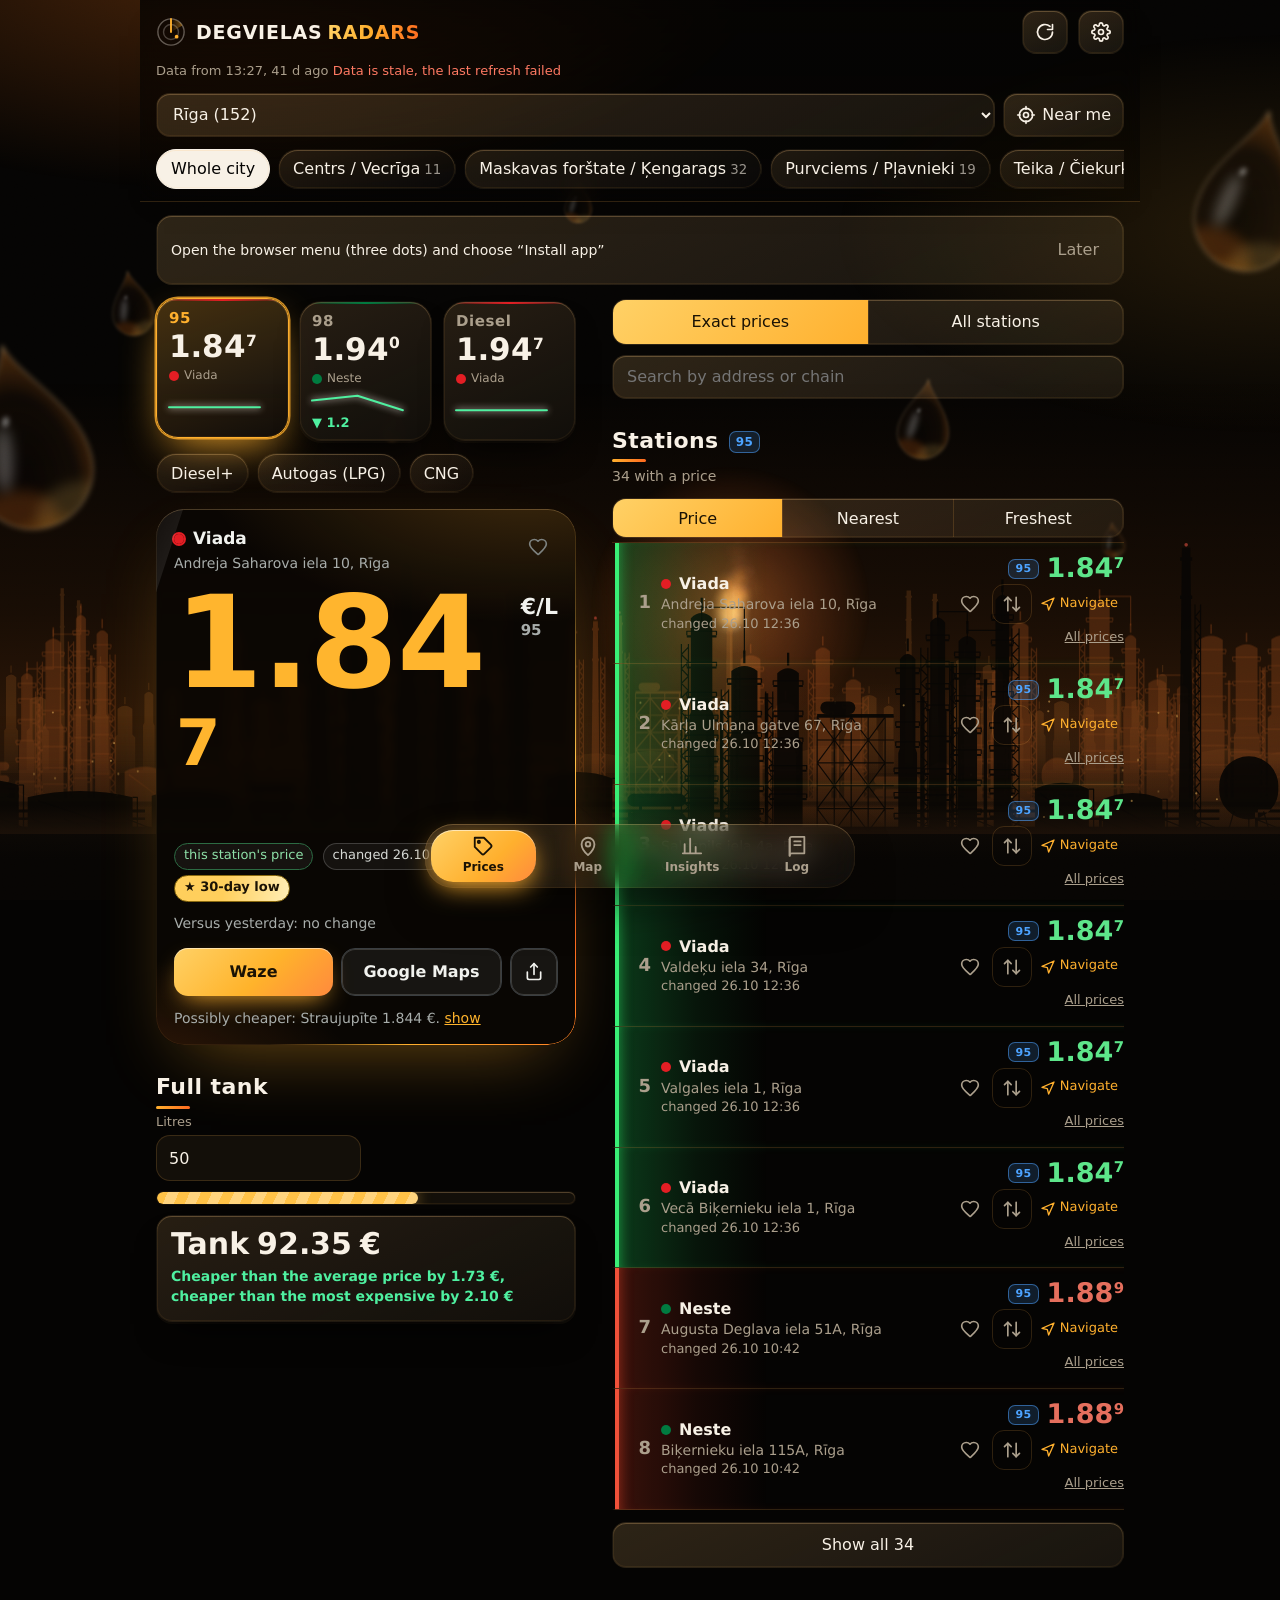
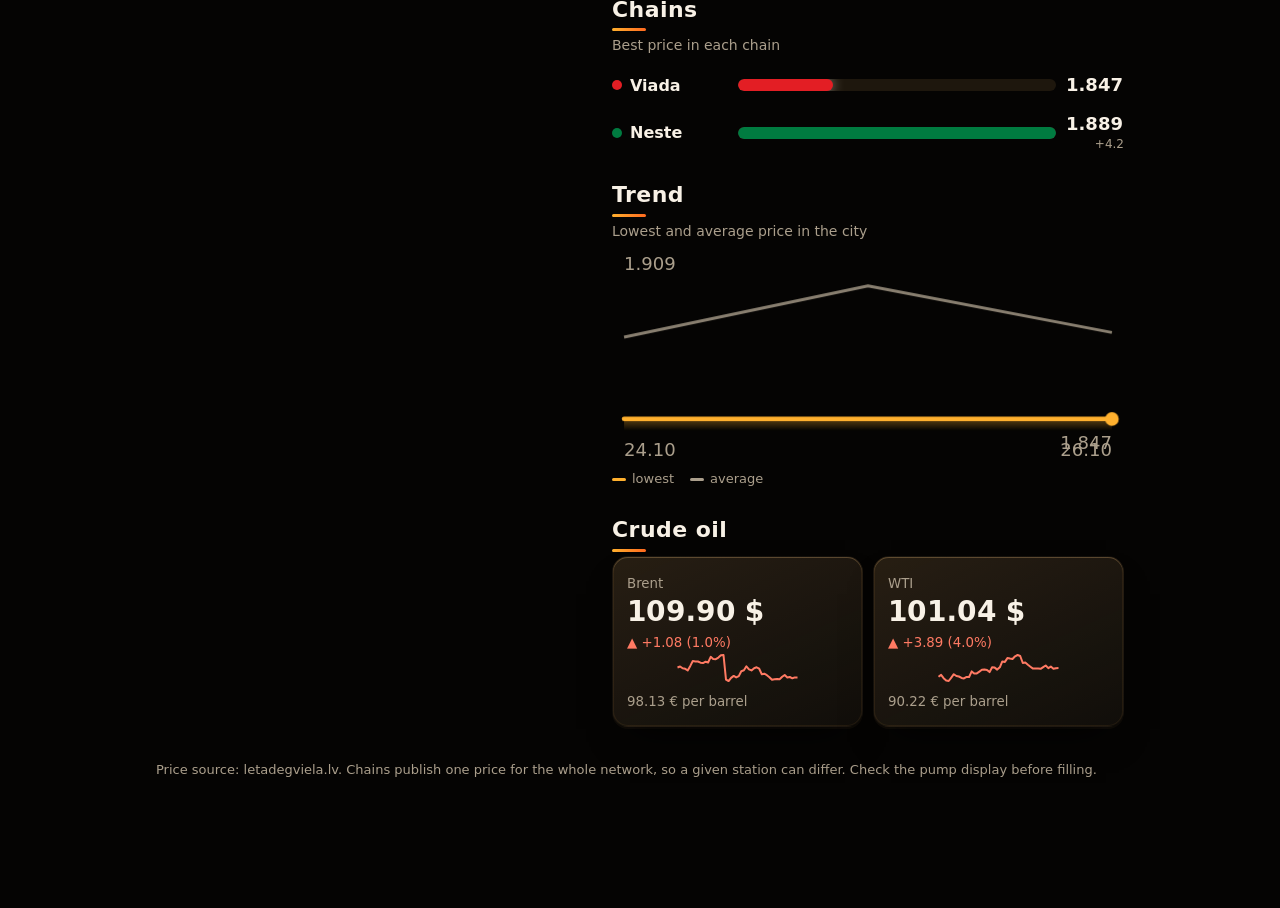
==== commit 63f7cc96: "Add link preview card (Open Graph) for sharing Messengers now show a card with the app icon, name an" ====
--- a/index.html
+++ b/index.html
@@ -6,6 +6,22 @@
 <title>Degvielas Radars</title>
 <meta name="description" content="Самое дешёвое топливо в Латвии прямо сейчас: цены по станциям, сетям и районам Риги.">
 <meta name="theme-color" content="#050403">
+<!-- link preview: the card messengers show instead of a bare address -->
+<meta property="og:type" content="website">
+<meta property="og:site_name" content="Degvielas Radars">
+<meta property="og:title" content="Degvielas Radars">
+<meta property="og:description" content="Самое дешёвое топливо в Латвии прямо сейчас. Устанавливается на экран телефона как приложение.">
+<meta property="og:url" content="https://digitalcreatorhub.github.io/degvievas-radars/">
+<meta property="og:image" content="https://digitalcreatorhub.github.io/degvievas-radars/icons/og.jpg">
+<meta property="og:image:type" content="image/jpeg">
+<meta property="og:image:width" content="1200">
+<meta property="og:image:height" content="630">
+<meta property="og:image:alt" content="Degvielas Radars: самое дешёвое топливо в Латвии">
+<meta property="og:locale" content="ru_RU">
+<meta name="twitter:card" content="summary_large_image">
+<meta name="twitter:title" content="Degvielas Radars">
+<meta name="twitter:description" content="Самое дешёвое топливо в Латвии прямо сейчас.">
+<meta name="twitter:image" content="https://digitalcreatorhub.github.io/degvievas-radars/icons/og.jpg">
 <script>try{if(JSON.parse(localStorage.getItem("dr.theme"))==="light"){document.documentElement.dataset.theme="light";document.querySelector('meta[name="theme-color"]').content="#f2ece2"}}catch(e){}</script>
 <link rel="manifest" href="manifest.webmanifest">
 <link rel="icon" href="icons/icon.svg" type="image/svg+xml">
--- a/style.css
+++ b/style.css
@@ -535,7 +535,7 @@
 /* Board tiles */
 .tile { border-radius: 22px; min-height: 126px; }
 .tile::before { height: 2px; background: linear-gradient(90deg, transparent, var(--c, var(--line)), transparent); opacity: 1; }
-.tile .tp { filter: drop-shadow(0 0 14px color-mix(in srgb, var(--c, var(--amber)) 55%, transparent)); }
+.tile .tp { filter: none; }
 .tile.sel {
   background-image: radial-gradient(190px circle at var(--mx, -300px) var(--my, -300px), var(--spot), transparent 70%), linear-gradient(160deg, color-mix(in srgb, var(--amber) 26%, transparent), rgba(255, 255, 255, .03));
   box-shadow: var(--rim), 0 0 0 1.5px color-mix(in srgb, var(--amber) 80%, transparent), 0 16px 44px -14px var(--amber);
@@ -547,7 +547,7 @@
 /* The pylon becomes a holo-card with a travelling edge light. */
 .pylon {
   border: 0; border-radius: 28px;
-  background: radial-gradient(460px 220px at 88% -40px, rgba(255, 176, 46, .22), transparent 70%), radial-gradient(360px 200px at -10% 110%, rgba(255, 122, 26, .22), transparent 70%), rgba(10, 7, 4, .66);
+  background: radial-gradient(460px 220px at 88% -40px, rgba(255, 176, 46, .22), transparent 70%), radial-gradient(360px 200px at -10% 110%, rgba(255, 122, 26, .22), transparent 70%), rgba(10, 7, 4, .92);
   -webkit-backdrop-filter: blur(3px) saturate(1.3); backdrop-filter: blur(3px) saturate(1.3);
   box-shadow: var(--rim), 0 30px 70px -30px rgba(255, 176, 46, .45), 0 24px 50px -24px rgba(0, 0, 0, .9);
 }
@@ -558,7 +558,7 @@
   --ang: 200deg;
 }
 @keyframes spinAng { to { --ang: 360deg; } }
-.pylon-price { filter: drop-shadow(0 0 18px rgba(255, 176, 46, .55)) drop-shadow(0 0 2px rgba(255, 214, 140, .8)); }
+.pylon-price { filter: none; text-rendering: geometricPrecision; -webkit-font-smoothing: antialiased; color: #ffb52e; text-shadow: none; }
 .btn { background: linear-gradient(135deg, #ffd166, var(--pylon-ink) 55%, #ff8a3d); box-shadow: 0 10px 26px -10px var(--amber), inset 0 1px 0 rgba(255, 255, 255, .5); }
 .btn.ghost { background: rgba(255, 255, 255, .06); box-shadow: inset 0 0 0 1px rgba(255, 255, 255, .16); }
 .mpop .btn { background: linear-gradient(135deg, #ffd166, #ffb02e 55%, #ff8a3d); }
@@ -571,7 +571,7 @@
 .row { border-bottom-color: var(--line); transition: background .25s; }
 .row:active { background: rgba(255, 255, 255, .05); }
 .row.heat { border-left-color: transparent; background: linear-gradient(90deg, hsl(var(--h) 80% 55% / .16), transparent 38%); box-shadow: inset 3px 0 0 hsl(var(--h) 80% 58%); }
-.row.heat .hp { text-shadow: none; filter: drop-shadow(0 0 8px hsl(var(--h) 90% 55% / .45)); }
+.row.heat .hp { text-shadow: none; filter: none; }
 h2 { letter-spacing: .02em; }
 h2::after { content: ""; display: block; width: 34px; height: 3px; margin-top: 6px; border-radius: 2px; background: linear-gradient(90deg, var(--amber), var(--violet)); }
 .sheet h2::after, .empty h2::after { display: none; }
@@ -624,7 +624,7 @@
 .ins { position: relative; border-radius: 22px; padding: 14px 14px 12px; overflow: hidden; display: flex; flex-direction: column; gap: 3px; }
 .ins:nth-child(1) { grid-column: 1 / -1; background-color: rgba(255, 176, 46, .06); }
 .ins small { color: var(--mute); font-size: 12px; letter-spacing: .06em; text-transform: uppercase; }
-.ins b { font: 700 40px/1.05 var(--num); display: flex; align-items: baseline; gap: 6px; filter: drop-shadow(0 0 14px rgba(255, 176, 46, .3)); }
+.ins b { font: 700 40px/1.05 var(--num); display: flex; align-items: baseline; gap: 6px; filter: none; }
 .ins:nth-child(1) b { font-size: 54px; color: var(--amber); }
 .ins b em { font: 600 14px var(--body); font-style: normal; color: var(--mute); filter: none; }
 .ins b.chain-b { font-size: 24px; gap: 8px; align-items: center; }
@@ -680,7 +680,7 @@
 .legend-list small { color: var(--mute); min-width: 32px; text-align: right; }
 .save-card { border-radius: 24px; padding: 18px; }
 .save-big { display: flex; align-items: baseline; flex-wrap: wrap; gap: 4px 6px; }
-.save-big .roll, .save-big em { font: 700 64px/1 var(--num); font-style: normal; color: var(--good); filter: drop-shadow(0 0 18px color-mix(in srgb, var(--good) 55%, transparent)); }
+.save-big .roll, .save-big em { font: 700 64px/1 var(--num); font-style: normal; color: var(--good); filter: none; }
 .save-big small { flex-basis: 100%; color: var(--mute); font-size: 13px; }
 .sv-bars { display: grid; gap: 10px; margin: 14px 0; }
 .sv-bars > div { display: grid; grid-template-columns: 112px 1fr 58px; gap: 8px; align-items: center; font-size: 13px; color: var(--mute); }
@@ -731,12 +731,12 @@
 :root[data-theme="light"] .haze { background: radial-gradient(70% 60% at 74% 100%, rgba(255, 160, 80, .36), transparent 70%), linear-gradient(0deg, rgba(255, 122, 26, .3), transparent); }
 .ground { position: absolute; left: 0; right: 0; bottom: 0; height: 66px; background: linear-gradient(180deg, rgba(10, 7, 4, .93), #070503 40%); }
 :root[data-theme="light"] .ground { background: linear-gradient(180deg, rgba(205, 160, 105, .5), rgb(216, 186, 146) 45%); }
-.refinery { position: absolute; left: 50%; bottom: 58px; width: min(max(190%, 900px), 1700px); height: auto; overflow: visible; translate: -50% 0; }
+.refinery { position: absolute; left: 50%; bottom: 58px; width: min(max(240%, 1000px), 1500px); height: auto; overflow: visible; translate: -50% 0; }
 .refinery .l-far { transform: translate(calc(var(--px, 0) * -3px), calc(var(--sy, 0) * .01px)); }
 .refinery .l-mid { transform: translate(calc(var(--px, 0) * -7px), calc(var(--sy, 0) * .022px)); }
 .refinery .l-near { transform: translate(calc(var(--px, 0) * -13px), calc(var(--sy, 0) * .04px)); }
 .refinery .rf { fill: var(--c); }
-.refinery .rs { stroke: var(--c); stroke-width: .9; }
+.refinery .rs { stroke: var(--c); stroke-width: .8; stroke-linejoin: round; }
 .refinery .flarestack rect { fill: var(--c); }
 .refinery .l-far { --c: rgba(190, 110, 40, .2); }
 .refinery .l-mid { --c: rgba(125, 62, 22, .46); }
@@ -746,7 +746,6 @@
 :root[data-theme="light"] .refinery .l-near { --c: rgba(70, 40, 14, .62); }
 .refinery .warn { fill: #ff5a4a; opacity: .5; }
 .refinery .lt { fill: #ffc766; opacity: .45; }
-.refinery .flame { transform-box: fill-box; transform-origin: 50% 100%; animation: flicker 2.8s ease-in-out infinite alternate; }
 .refinery .flare-glow { transform-box: fill-box; transform-origin: center; animation: flareGlow 7s ease-in-out infinite alternate; }
 @keyframes flicker { from { transform: scale(1, .94); opacity: .88; } to { transform: scale(.96, 1.06); opacity: 1; } }
 @keyframes flareGlow { from { opacity: .7; } to { opacity: .95; } }
@@ -766,9 +765,9 @@
 :root[data-theme="light"] .drop { opacity: .85; filter: blur(var(--b)); }
 @keyframes hang { from { transform: translateY(-6px); } to { transform: translateY(8px); } }
 
-.pylon, .save-card { transform: perspective(900px) rotateX(var(--rx, 0deg)) rotateY(var(--ry, 0deg)); transition: transform .9s var(--spring); will-change: transform; }
-.pylon.tilting, .save-card.tilting { transition: transform .12s ease-out; }
-.fav { transform: perspective(700px) rotateX(var(--rx, 0deg)) rotateY(var(--ry, 0deg)); }
+.pylon, .save-card { transition: transform .9s var(--spring); }
+.pylon.tilting, .save-card.tilting { transform: perspective(900px) rotateX(var(--rx, 0deg)) rotateY(var(--ry, 0deg)); transition: transform .12s ease-out; }
+.fav.tilting { transform: perspective(700px) rotateX(var(--rx, 0deg)) rotateY(var(--ry, 0deg)); }
 
 /* Sections wait (paused at their first frame) until they scroll into view */
 .rv:not(.in) *, .rv:not(.in) *::before, .rv:not(.in) *::after { animation-play-state: paused !important; }
@@ -789,3 +788,151 @@
 
 .sort { margin: 8px 0 4px; }
 .retry { margin-top: 14px; width: 100%; }
+
+/* Numerals stay razor sharp: no filters or transforms resting on them */
+.pylon, .tile, .row, .fav, .ins, .sum, .save-card { text-rendering: geometricPrecision; -webkit-font-smoothing: antialiased; }
+.pylon .dg, .tile .dg, .ins .dg, .save-big .dg { text-shadow: none; }
+
+/* ===== map: clusters and deal glow ===== */
+.pin { box-shadow: 0 0 calc(5px + var(--g, 0) * 20px) calc(var(--g, 0) * 3px) hsl(var(--h) 90% 55% / calc(.28 + var(--g, 0) * .5)), 0 4px 12px rgba(0, 0, 0, .5); }
+.mk .anchor { position: relative; }
+.cl { position: absolute; left: calc(100% - 3px); top: 2px; min-width: 22px; height: 22px; padding: 0 6px; border-radius: 999px; display: inline-flex; align-items: center; justify-content: center; font: 800 12px/1 var(--num); color: #1a1208; background: linear-gradient(135deg, #ffd166, #ff9a2e); box-shadow: 0 2px 8px rgba(0, 0, 0, .55), 0 0 0 2px rgba(5, 4, 3, .85); z-index: 2; transition: transform .2s var(--spring, ease); }
+.cl:active { transform: scale(.9); }
+.mk.sel .pin { box-shadow: 0 0 0 3px var(--amber), 0 0 26px 2px var(--amber); }
+.cl::after { content: ""; position: absolute; inset: -12px; }
+.mv-row { display: flex; flex-wrap: wrap; gap: 10px; align-items: center; }
+.mv-row .seg { flex: none; }
+.mapbox.short { height: clamp(260px, 40dvh, 420px); }
+.ra-btn { display: inline-flex; align-items: center; gap: 5px; min-height: 36px; padding: 0 10px; border-radius: 12px; border: 1px solid var(--line); background: transparent; color: var(--ink); font: 600 13px/1 inherit; cursor: pointer; }
+.ra-btn svg { width: 16px; height: 16px; }
+
+/* ===== compare, reliability ===== */
+.cmp-btn { width: 40px; height: 40px; border-radius: 12px; border: 1px solid var(--line); background: transparent; color: var(--mute); display: inline-flex; align-items: center; justify-content: center; cursor: pointer; transition: transform .2s var(--spring, ease), color .2s, background .2s; }
+.cmp-btn[aria-pressed="true"] { color: #1a1208; background: linear-gradient(135deg, #ffd166, #ff9a2e); border-color: transparent; }
+.cmp-btn:active { transform: scale(.92); }
+.cmp-btn svg { width: 20px; height: 20px; }
+.mp-head .cmp-btn { width: 36px; height: 36px; }
+.cmpbar { position: fixed; left: 50%; transform: translateX(-50%); bottom: calc(92px + env(safe-area-inset-bottom)); z-index: 29; display: flex; gap: 8px; animation: popUp .4s var(--spring, ease); }
+.cmpbar .go, .cmpbar .x { height: 46px; border: 0; border-radius: 999px; font: 700 15px/1 inherit; cursor: pointer; display: inline-flex; align-items: center; gap: 8px; box-shadow: 0 10px 30px -6px rgba(0, 0, 0, .7); }
+.cmpbar .go { padding: 0 20px; color: #1a1208; background: linear-gradient(135deg, #ffd166, #ff9a2e); }
+.cmpbar .go:disabled { opacity: .6; }
+.cmpbar .go svg { width: 18px; height: 18px; }
+.cmpbar .x { width: 46px; justify-content: center; color: var(--ink); background: color-mix(in srgb, var(--bg) 85%, #2a1a08); border: 1px solid var(--line); }
+.cmpbar .x svg { width: 18px; height: 18px; }
+.cmp-grid { display: grid; grid-template-columns: 62px repeat(var(--n), minmax(0, 1fr)); gap: 8px 8px; align-items: center; margin-top: 8px; }
+.cmp-grid .cc { min-width: 0; font-size: 15px; }
+.cmp-grid .cc.head { display: flex; flex-direction: column; gap: 3px; align-self: start; }
+.cmp-grid .cc.head span { color: var(--mute); font-size: 12px; line-height: 1.25; }
+.cmp-grid .cl-lbl { color: var(--mute); font-size: 12px; }
+.cmp-grid .cc small { display: block; color: var(--mute); font-size: 11px; }
+.cmp-grid .cp { font: 800 22px/1 var(--num); font-variant-numeric: tabular-nums; }
+.cmp-grid .cp.best { color: var(--amber); }
+.cmp-grid .tag, .cmp-grid .vsavg { font-size: 12px; }
+.cmp-clear { margin-top: 16px; width: 100%; }
+.sheet.cmp h3 { margin: 18px 0 0; font-size: 14px; color: var(--mute); }
+.rel { display: inline-flex; align-items: center; gap: 6px; font-size: 12px; color: var(--mute); }
+.rel .bars { display: inline-flex; gap: 2px; align-items: flex-end; }
+.rel .bars i { width: 4px; border-radius: 1px; background: rgba(255, 255, 255, .18); }
+.rel .bars i:nth-child(1) { height: 6px; } .rel .bars i:nth-child(2) { height: 9px; } .rel .bars i:nth-child(3) { height: 12px; }
+.rel.l1 .bars i:nth-child(-n+1), .rel.l2 .bars i:nth-child(-n+2), .rel.l3 .bars i { background: var(--amber); }
+.rel.l0 { color: #ff9b6a; }
+.mp-meta { display: flex; flex-wrap: wrap; gap: 4px 12px; align-items: center; margin-top: 8px; font-size: 12px; }
+.vsavg { font-size: 12px; font-weight: 700; color: var(--mute); }
+.vsavg.down { color: var(--good, #4ade80); } .vsavg.up { color: #ff8a6a; }
+.mp-meta .upd { color: var(--mute); }
+.cmp-grid .rel { flex-direction: column; align-items: flex-start; gap: 3px; }
+.cmp-chip { display: inline-flex; align-items: center; gap: 6px; height: 30px; padding: 0 12px; border: 0; border-radius: 999px; font: 700 12px/1 inherit; color: #1a1208; background: linear-gradient(135deg, #ffd166, #ff9a2e); cursor: pointer; margin-left: auto; }
+.cmp-chip svg { width: 15px; height: 15px; }
+.wn { display: inline-flex; align-items: stretch; font: 600 13px/1 var(--num); font-variant-numeric: tabular-nums; border-radius: 6px; overflow: hidden; margin-right: 6px; vertical-align: middle; }
+.wn s { padding: 5px 7px; background: rgba(255, 255, 255, .1); color: var(--mute); }
+.wn b { padding: 5px 8px; background: #f8f1e6; color: #1a1208; font-weight: 800; }
+
+/* ===== sparks and calm pulse ===== */
+.sparks { position: absolute; inset: 0; overflow: hidden; pointer-events: none; }
+.sparks i { position: absolute; bottom: -12px; width: var(--s); height: var(--s); border-radius: 50%; background: radial-gradient(circle, #ffe2a0 0%, #ffb02e 55%, transparent 72%); opacity: 0; will-change: transform, opacity; animation: spark var(--t) linear var(--dl) infinite; }
+@keyframes spark { 0% { transform: translate3d(0, 0, 0); opacity: 0; } 15% { opacity: var(--o); } 80% { opacity: calc(var(--o) * .6); } 100% { transform: translate3d(var(--dx), -105vh, 0); opacity: 0; } }
+.tile.sel { position: relative; }
+.tile.sel::after { content: ""; position: absolute; inset: -2px; border-radius: inherit; pointer-events: none; box-shadow: 0 0 22px 2px rgba(255, 176, 46, .55); opacity: .25; animation: breathe 4.8s ease-in-out infinite; }
+.mk.sel .pin::before { content: ""; position: absolute; inset: -9px; border-radius: 999px; border: 2px solid rgba(255, 176, 46, .8); animation: ring 3.4s ease-out infinite; pointer-events: none; }
+.mk.best .pin::before { animation-duration: 3.4s; }
+@keyframes breathe { 0%, 100% { opacity: .2; } 50% { opacity: .75; } }
+
+/* nearest station: a soft sweep of the row's colour from the left strip to the right */
+.row.near { position: relative; overflow: hidden; }
+.row.near::after { content: ""; position: absolute; top: 0; bottom: 0; left: -100%; width: 200%; pointer-events: none; background: repeating-linear-gradient(90deg, hsl(var(--h) 85% 55% / 0) 0%, hsl(var(--h) 88% 58% / .28) 13%, hsl(var(--h) 90% 62% / .12) 24%, hsl(var(--h) 85% 55% / 0) 38%, hsl(var(--h) 85% 55% / 0) 50%); animation: nearSweep 3.6s linear infinite; will-change: transform; }
+/* the pattern repeats every row-width, so the glow flows left to right without ever stopping */
+@keyframes nearSweep { from { transform: translateX(0); } to { transform: translateX(50%); } }
+.neartag { color: hsl(var(--h) 80% 62%); font-weight: 700; }
+
+/* living flare: a ragged industrial flame leaning in the wind, tongues moving out of phase, drifting smoke */
+.refinery .fl { transform-box: fill-box; transform-origin: 50% 100%; }
+.refinery .flm { transform-origin: 741px 82px; animation: flSway 4.3s ease-in-out infinite alternate, flRoar 1.7s ease-in-out infinite; }
+@keyframes flSway { from { rotate: 3deg; } to { rotate: 11deg; } }
+@keyframes flRoar { 0%, 100% { scale: 1 1; } 22% { scale: .93 1.1; } 47% { scale: 1.07 .94; } 71% { scale: .96 1.15; } }
+.refinery .body { animation: flBody 1.1s ease-in-out infinite alternate; }
+.refinery .t1 { animation: flT1 .8s ease-in-out infinite alternate; }
+.refinery .t2 { animation: flT2 .62s ease-in-out infinite alternate; transform-origin: 0% 100%; }
+.refinery .t3 { animation: flT3 .71s ease-in-out infinite alternate; transform-origin: 100% 100%; }
+.refinery .t4 { animation: flT4 .55s ease-in-out infinite alternate; transform-origin: 0% 100%; }
+.refinery .core { animation: flCore .5s ease-in-out infinite alternate; }
+@keyframes flBody { 0% { transform: scale(1, 1) skewX(0); } 40% { transform: scale(1.06, .92) skewX(-5deg); } 100% { transform: scale(.94, 1.1) skewX(5deg); } }
+@keyframes flT1 { 0% { transform: scale(1, 1) skewX(3deg); } 50% { transform: scale(.8, 1.22) skewX(-6deg); } 100% { transform: scale(1.1, .85) skewX(6deg); } }
+@keyframes flT2 { from { transform: scale(1, 1) rotate(0); } to { transform: scale(.75, 1.3) rotate(10deg); } }
+@keyframes flT3 { from { transform: scale(1, 1) rotate(0); } to { transform: scale(1.2, .7) rotate(-9deg); } }
+@keyframes flT4 { from { transform: scale(1, 1) rotate(-4deg); } to { transform: scale(.7, 1.15) rotate(8deg); } }
+@keyframes flCore { from { transform: scale(1, 1); } to { transform: scale(.88, 1.14); } }
+.refinery .sm { fill: #120a05; opacity: 0; transform-box: fill-box; transform-origin: center; }
+.refinery .s1 { animation: smoke 7s ease-out infinite; }
+.refinery .s2 { animation: smoke 9s ease-out 2.5s infinite; }
+.refinery .s3 { animation: smoke 6s ease-out 4.2s infinite; }
+@keyframes smoke { 0% { transform: translate(0, 10px) scale(.5); opacity: 0; } 18% { opacity: .38; } 100% { transform: translate(20px, -34px) scale(2.1); opacity: 0; } }
+.refinery .em { fill: #ffc766; opacity: 0; transform-box: fill-box; }
+.refinery .e1 { animation: ember 4.1s ease-out infinite; }
+.refinery .e2 { animation: ember 5.3s ease-out 1.4s infinite; }
+.refinery .e3 { animation: ember 3.6s ease-out 2.3s infinite; }
+@keyframes ember { 0% { transform: translate(0, 0); opacity: 0; } 12% { opacity: .85; } 100% { transform: translate(var(--ex, 6px), -34px); opacity: 0; } }
+.refinery .e2 { --ex: -7px; } .refinery .e3 { --ex: 3px; }
+.refinery .flare-glow { animation: flareGlow 2.6s ease-in-out infinite alternate; }
+@keyframes flareGlow { 0% { opacity: .65; } 45% { opacity: .95; } 100% { opacity: .75; } }
+
+/* live canvas flame replaces the SVG fallback tongues */
+.flame-cv { position: absolute; left: 0; top: 0; pointer-events: none; will-change: transform; }
+.live-flame .flm, .live-flame .smoke, .live-flame .em { display: none; }
+
+/* cards sit in front: solid enough that the drops behind never show through the numbers */
+.tile, .fav, .ins, .sum, .oil > div, .jstats > div, .save-card, .cta, .jform { background-color: rgba(14, 10, 6, .92); box-shadow: var(--rim), 0 20px 36px -18px rgba(0, 0, 0, .95), 0 2px 0 rgba(255, 190, 110, .05); }
+:root[data-theme="light"] .tile, :root[data-theme="light"] .fav, :root[data-theme="light"] .ins, :root[data-theme="light"] .sum, :root[data-theme="light"] .oil > div, :root[data-theme="light"] .jstats > div, :root[data-theme="light"] .save-card, :root[data-theme="light"] .cta, :root[data-theme="light"] .jform { background-color: rgba(255, 250, 241, .93); }
+/* drops sit far behind */
+.drop.far { opacity: .5; }
+.drop.near { opacity: .6; }
+.drop.mid { opacity: .55; }
+/* every row keeps the long colour strip on the left; estimates get a softer one */
+.row.est { box-shadow: inset 3px 0 0 hsl(var(--h) 70% 52% / .5); background: linear-gradient(90deg, hsl(var(--h) 70% 50% / .07), transparent 32%); }
+
+/* crisp green: a bright strip with a short fade, not a wide haze */
+.row.heat { background: linear-gradient(90deg, hsl(var(--h) 72% 42% / .3), hsl(var(--h) 72% 42% / .1) 16%, transparent 30%); }
+.row.est { background: linear-gradient(90deg, hsl(var(--h) 66% 40% / .2), hsl(var(--h) 66% 40% / .06) 14%, transparent 26%); }
+.row.near::after { background: repeating-linear-gradient(90deg, hsl(var(--h) 85% 55% / 0) 0%, hsl(var(--h) 88% 58% / .3) 7%, hsl(var(--h) 90% 62% / .12) 13%, hsl(var(--h) 85% 55% / 0) 21%, hsl(var(--h) 85% 55% / 0) 50%); }
+
+/* the left strip is equally bright on every row, estimates included */
+.row.heat, .row.est { box-shadow: inset 4px 0 0 hsl(var(--h) 85% 58%), inset 14px 0 14px -10px hsl(var(--h) 85% 55% / .55); }
+
+/* fuel badge: tells you which fuel the prices below are for, so you do not lose it while scrolling */
+.fbadge {
+  --fc: #4da3ff;
+  display: inline-flex; align-items: center; justify-content: center; flex: none;
+  min-width: 28px; height: 20px; padding: 0 6px; border-radius: 7px;
+  font: 700 11px/1 var(--num); letter-spacing: .04em; white-space: nowrap;
+  color: var(--fc);
+  background: color-mix(in srgb, var(--fc) 16%, transparent);
+  border: 1px solid color-mix(in srgb, var(--fc) 52%, transparent);
+}
+.fbadge[data-f="95"] { --fc: #4da3ff; }
+.fbadge[data-f="98"] { --fc: #b183ff; }
+.fbadge[data-f="diesel"] { --fc: #f2b72f; }
+.fbadge[data-f="dplus"] { --fc: #ff9a5c; }
+.fbadge[data-f="lpg"] { --fc: #2dd4bf; }
+.fbadge[data-f="cng"] { --fc: #8bd450; }
+:root[data-theme="light"] .fbadge { color: color-mix(in srgb, var(--fc) 62%, #000); }
+.rp .pline { display: flex; align-items: center; justify-content: flex-end; gap: 8px; }
+h2 .fbadge { height: 22px; font-size: 12px; margin-left: 10px; vertical-align: middle; }
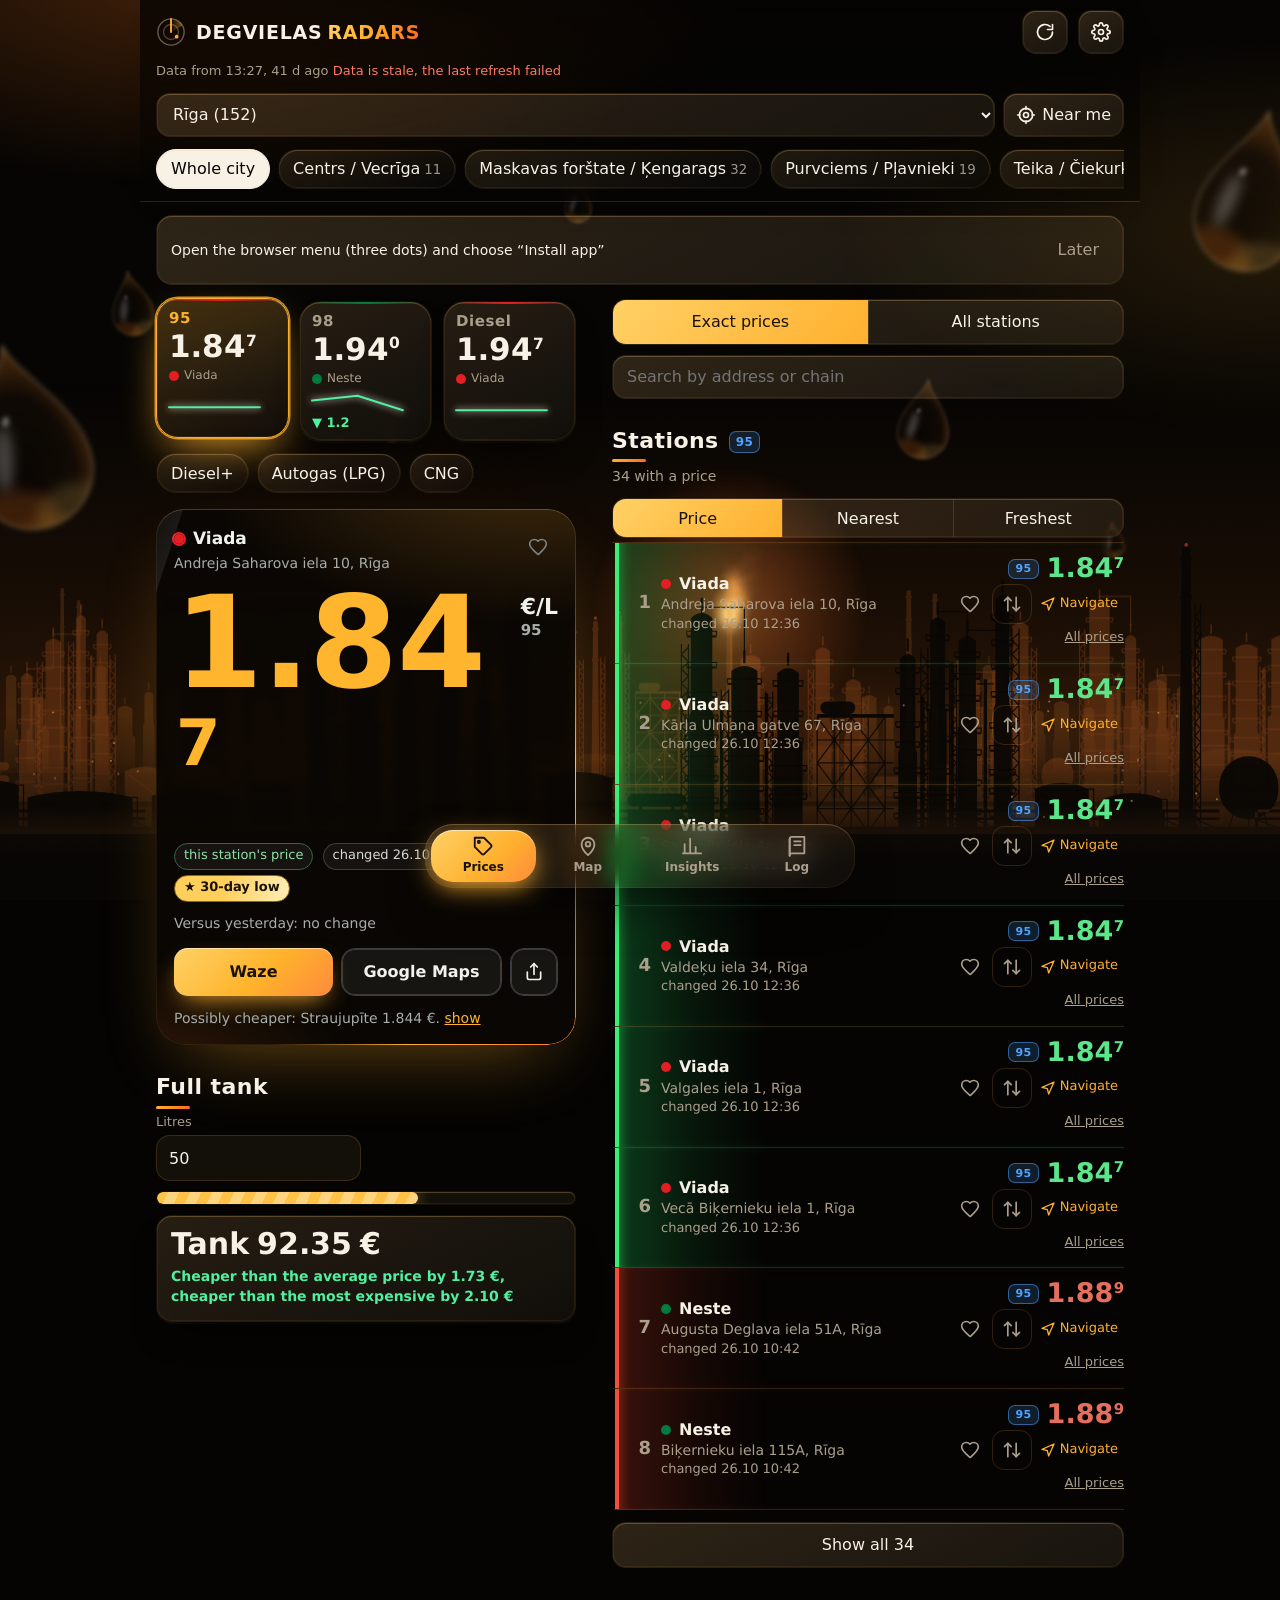
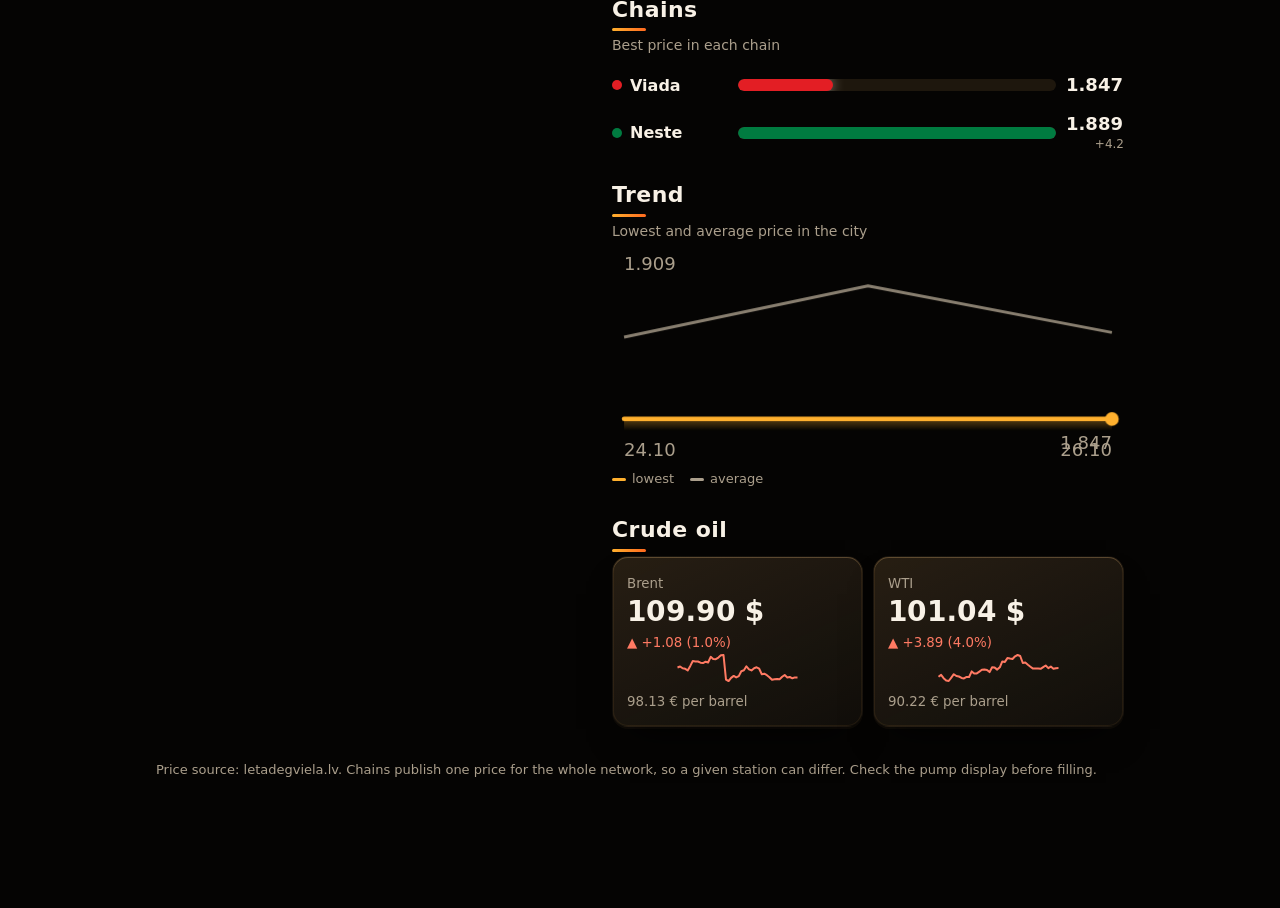
==== commit 3f8a2dd7: "Make the link preview card Latvian New 1200x630 card (icons/og.jpg) with the headline "Atrodi lētāko" ====
--- a/index.html
+++ b/index.html
@@ -9,18 +9,18 @@
 <!-- link preview: the card messengers show instead of a bare address -->
 <meta property="og:type" content="website">
 <meta property="og:site_name" content="Degvielas Radars">
-<meta property="og:title" content="Degvielas Radars">
-<meta property="og:description" content="Самое дешёвое топливо в Латвии прямо сейчас. Устанавливается на экран телефона как приложение.">
+<meta property="og:title" content="Degvielas Radars: lētākā degviela Latvijā">
+<meta property="og:description" content="Degvielas cenas visās stacijās, karte un uzpildes žurnāls. Instalē telefonā kā parastu lietotni.">
 <meta property="og:url" content="https://digitalcreatorhub.github.io/degvievas-radars/">
 <meta property="og:image" content="https://digitalcreatorhub.github.io/degvievas-radars/icons/og.jpg">
 <meta property="og:image:type" content="image/jpeg">
 <meta property="og:image:width" content="1200">
 <meta property="og:image:height" content="630">
-<meta property="og:image:alt" content="Degvielas Radars: самое дешёвое топливо в Латвии">
-<meta property="og:locale" content="ru_RU">
+<meta property="og:image:alt" content="Degvielas Radars: atrodi lētāko degvielu Latvijā">
+<meta property="og:locale" content="lv_LV">
 <meta name="twitter:card" content="summary_large_image">
-<meta name="twitter:title" content="Degvielas Radars">
-<meta name="twitter:description" content="Самое дешёвое топливо в Латвии прямо сейчас.">
+<meta name="twitter:title" content="Degvielas Radars: lētākā degviela Latvijā">
+<meta name="twitter:description" content="Degvielas cenas visās stacijās, karte un uzpildes žurnāls.">
 <meta name="twitter:image" content="https://digitalcreatorhub.github.io/degvievas-radars/icons/og.jpg">
 <script>try{if(JSON.parse(localStorage.getItem("dr.theme"))==="light"){document.documentElement.dataset.theme="light";document.querySelector('meta[name="theme-color"]').content="#f2ece2"}}catch(e){}</script>
 <link rel="manifest" href="manifest.webmanifest">
